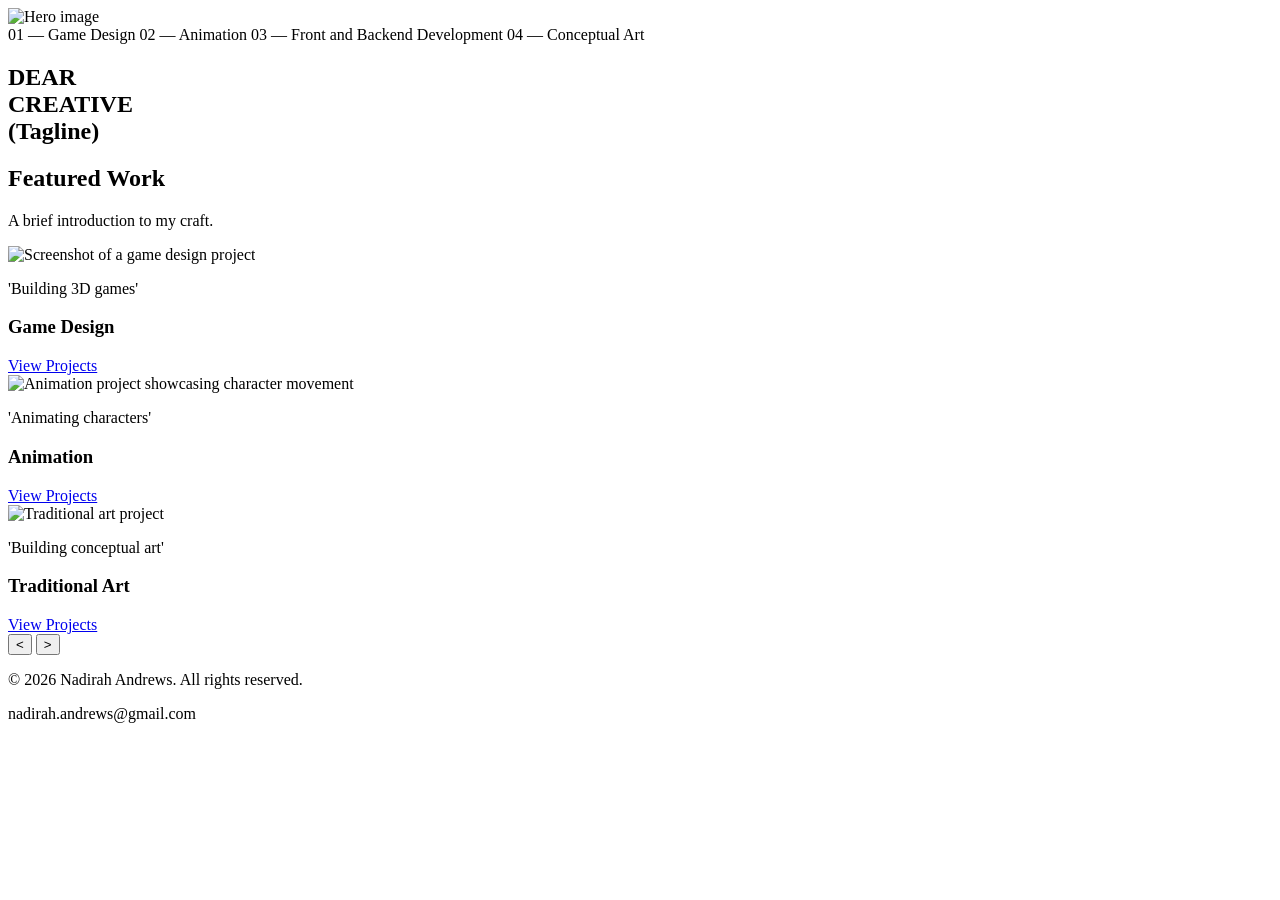
==== index.html @ a8511316 "index.html base structure complete created css folder and fixed html page link reference" ====
<!DOCTYPE html>
<html lang="en">
<head>
    <meta charset="UTF-8">
    <meta name="viewport" content="width=device-width, initial-scale=1.0">
    <title>Nadirah Andrews Portfolio</title>
    <link rel="stylesheet" href="/css/style.css">
    <link rel="stylesheet" href="/css/home.css">
    <script src="/app.js" defer></script>
</head>
<body>

    <!-- HERO SECTION -->
    <section class="-home-hero" id="hero">

    <!-- Placeholder for hero background image -->
        <div class="hero-bg-placeholder" aria-hidden="true"></div>
        <img src="/images/hero.jpg" alt="Hero image" class="hero-image">


        <div class="hero-strip">
            <span class="strip-item">01 &mdash; Game Design</span>
            <span class="strip-item">02 &mdash; Animation</span>
            <span class="strip-item">03 &mdash; Front and Backend Development</span>
            <span class="strip-item">04 &mdash; Conceptual Art</span>
    </div>

    <!-- Hero Text -->
    <div class="hero-text">
      <h1 class="hero-title">
        DEAR<br>CREATIVE<br><span class="hero-tagline">(Tagline)</span>
      </h1>
    </div>
     

    </section>

    <!-- FEATURES LIST -->
    <section class="feature-section" id="features">
        <div class="feature-header">
            <h2 class="feature-title">Featured Work</h2>
            <p class="feature-intro">A brief introduction to my craft.</p>
        </div>

        <!--Carousel Track-->
        <div class="carousel-wrapper" id="carousel"></div>
            <div class="carousel-track" id="carouselTrack">

                <!--Card 1-->
                <article class="feature-card">
                    <img src="/images/feature1.jpg" alt="Screenshot of a game design project" class="feature-image">
                    <div class="card-overlay">
                        <p class="card-skill">'Building 3D games'</p>
                        <h3 class="card-title">Game Design</h3>
                        <a href="/pages/digitalworks.html" class="card-btn">View Projects</a>
                    </div>
                </article>
                <!--Card 2-->
                <article class="feature-card">
                    <img src="/images/feature2.jpg" alt="Animation project showcasing character movement" class="feature-image">
                    <div class="card-overlay">
                        <p class="card-skill" >'Animating characters'</p>
                        <h3 class="card-title">Animation</h3>
                        <a href="/pages/digitalworks.html" class="card-btn">View Projects</a>
                    </div>                                                                                      
                </article>
                <!--Card 3-->
                <article class="feature-card">
                    <img src="/images/feature3.jpg" alt="Traditional art project" class="feature-image">
                    <div class="card-overlay">
                        <p class="card-skill">'Building conceptual art'</p>
                        <h3 class="card-title">Traditional Art</h3>
                        <a href="/pages/tradtionalworks.html" class="card-btn">View Projects</a>
                    </div>
                </article>


            <!-- Carousel Controls -->
            <button class="carousel-control prev" aria-label="Previous Feature">&lt;</button>
            <button class="carousel-control next" aria-label="Next Feature">&gt;</button>
    
    </section>

    <!-- FOOTER -->
    <footer class="footer">
        <p>&copy; 2026 Nadirah Andrews. All rights reserved.</p>
        <p> nadirah.andrews@gmail.com</p>
    </footer>
</body>
</html>
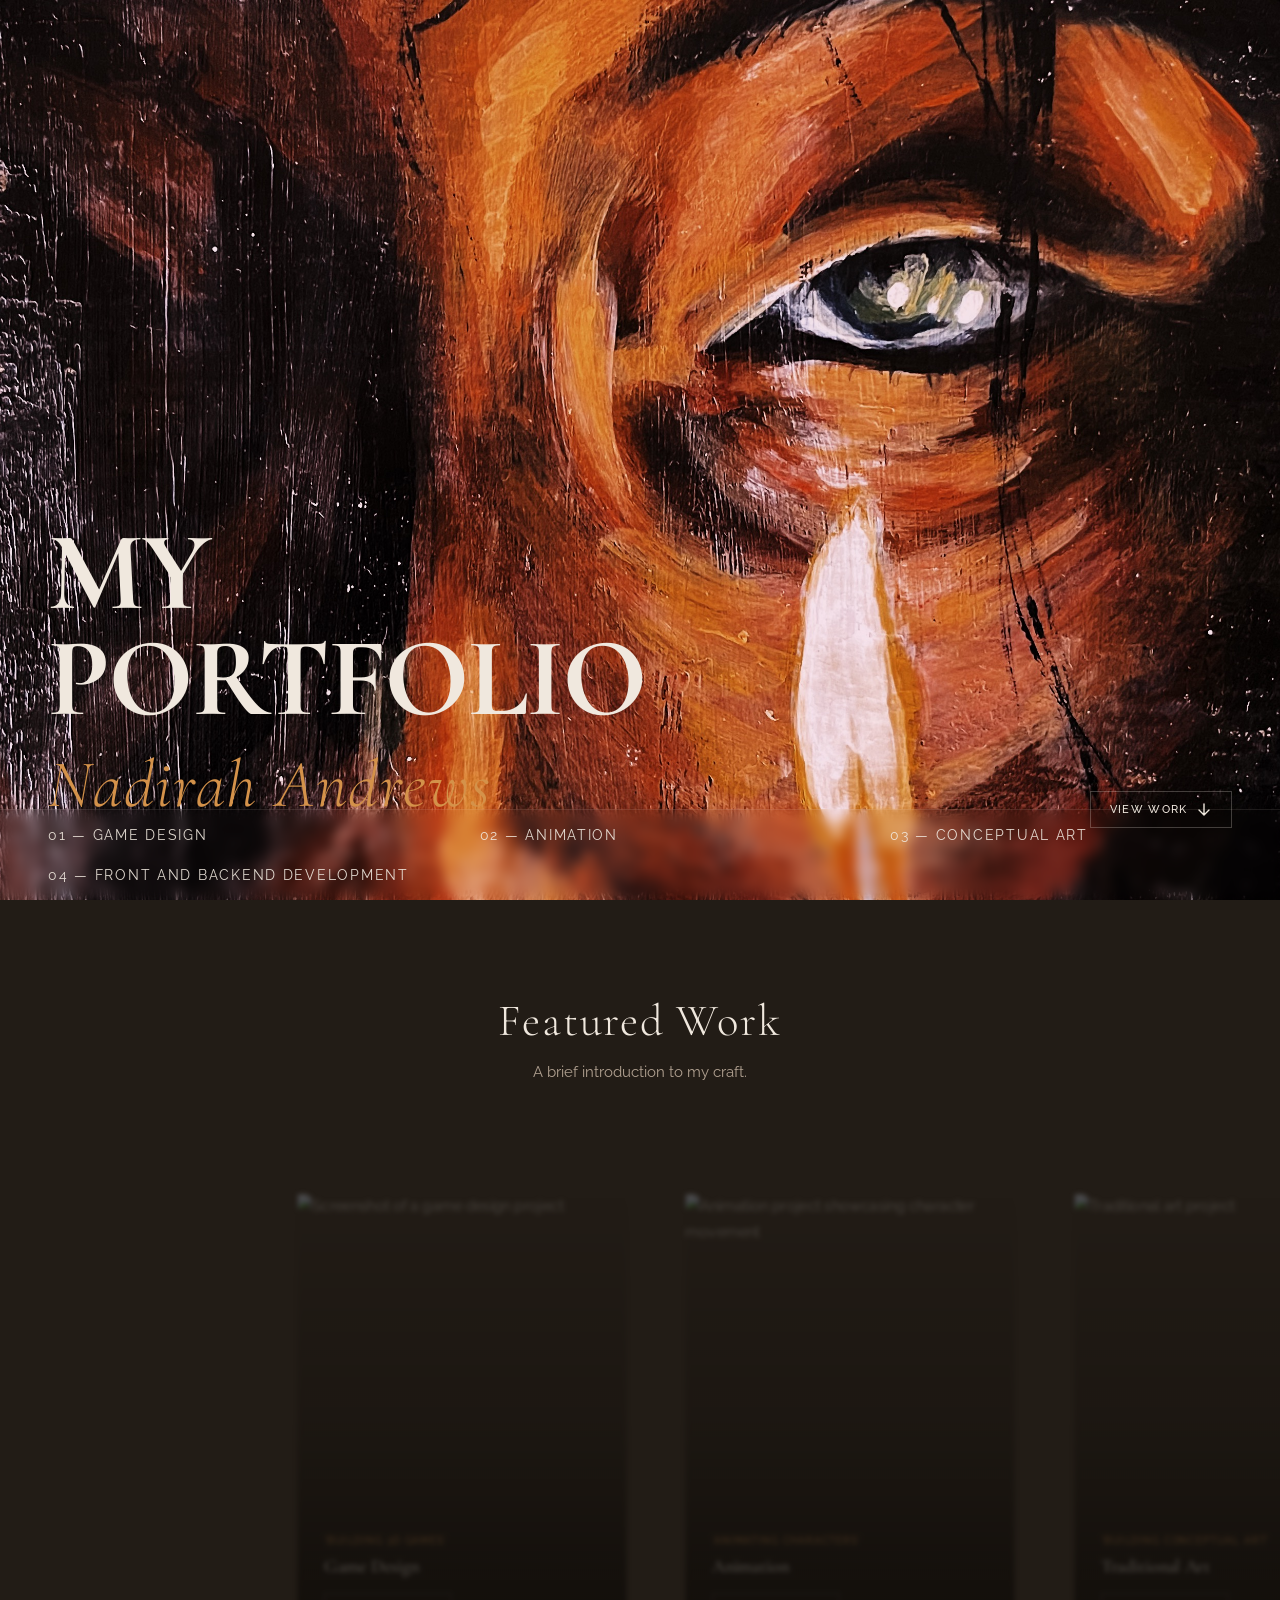
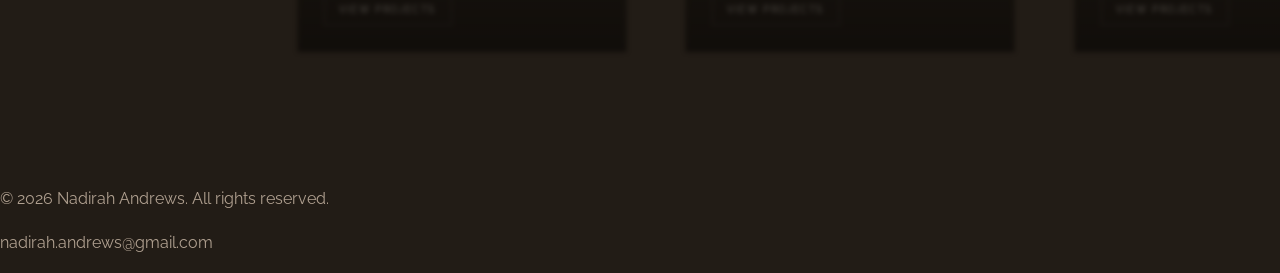
==== commit c5dd9b49: "index.html updated and base css complete index.html updated and foundation css complete" ====
--- a/index.html
+++ b/index.html
@@ -7,30 +7,40 @@
     <link rel="stylesheet" href="/css/style.css">
     <link rel="stylesheet" href="/css/home.css">
     <script src="/app.js" defer></script>
+    
+
 </head>
 <body>
 
     <!-- HERO SECTION -->
-    <section class="-home-hero" id="hero">
+    <section class="home-hero" id="hero">
 
-    <!-- Placeholder for hero background image -->
-        <div class="hero-bg-placeholder" aria-hidden="true"></div>
-        <img src="/images/hero.jpg" alt="Hero image" class="hero-image">
+    <!-- background image -->
+        <div class="hero-image" aria-hidden="true"></div>
 
 
         <div class="hero-strip">
             <span class="strip-item">01 &mdash; Game Design</span>
             <span class="strip-item">02 &mdash; Animation</span>
-            <span class="strip-item">03 &mdash; Front and Backend Development</span>
-            <span class="strip-item">04 &mdash; Conceptual Art</span>
+            <span class="strip-item">03 &mdash; Conceptual Art</span>
+            <span class="strip-item">04 &mdash; Front and Backend Development</span>
     </div>
 
     <!-- Hero Text -->
     <div class="hero-text">
       <h1 class="hero-title">
-        DEAR<br>CREATIVE<br><span class="hero-tagline">(Tagline)</span>
+        MY<br>PORTFOLIO<br><span class="hero-tagline">Nadirah Andrews</span>
       </h1>
     </div>
+
+    <button class="hero-scroll-btn" id="scrollToFeatures" aria-label="Scroll to featured work">
+      <span>View Work</span>
+      <svg width="16" height="16" viewBox="0 0 16 16" fill="none" xmlns="http://www.w3.org/2000/svg" aria-hidden="true">
+        <path d="M8 3v10M3 9l5 5 5-5" stroke="currentColor" stroke-width="1.4" stroke-linecap="round" stroke-linejoin="round"/>
+      </svg>
+    </button>
+ 
+  </section>
      
 
     </section>
--- a/css/style.css
+++ b/css/style.css
@@ -0,0 +1,423 @@
+/* =============================================
+   css/style.css — Global design tokens & shared styles
+   Breakpoints:
+     Desktop  : 1100px+   (default — desktop-first)
+     Tablet   : 768–1099px
+     Mobile   : below 768px
+     Sm mobile: below 480px
+   ============================================= */
+ 
+@import url('https://fonts.googleapis.com/css2?family=Cormorant+Garamond:ital,wght@0,300;0,400;0,600;0,700;1,300;1,400;1,600&family=Raleway:wght@300;400;500;600&display=swap');
+ 
+/* ── DESIGN TOKENS ──────────────────────────────── */
+:root {
+  /* Primary — dark warm base */
+  --bg-deep:      #1a1410;
+  --bg-base:      #221c16;
+  --bg-surface:   #2e261e;
+  --bg-subtle:    #3a3028;
+ 
+  /* Brand */
+  --brand-warm:   #c4783a;
+  --brand-muted:  #8c5a2e;
+ 
+  /* Accent */
+  --accent:       #d4924a;
+  --accent-glow:  rgba(212, 146, 74, 0.18);
+ 
+  /* Text */
+  --text-primary:   #f0e8de;
+  --text-secondary: #b0a090;
+  --text-muted:     #6e6058;
+ 
+  /* Borders */
+  --border:       rgba(240, 232, 222, 0.1);
+  --border-hover: rgba(240, 232, 222, 0.25);
+ 
+  /* Typography */
+  --serif: 'Cormorant Garamond', Georgia, serif;
+  --sans:  'Raleway', Arial, sans-serif;
+ 
+  /* Spacing */
+  --space-xs: 0.5rem;
+  --space-sm: 1rem;
+  --space-md: 2rem;
+  --space-lg: 4rem;
+  --space-xl: 7rem;
+}
+ 
+/* ── RESET ──────────────────────────────────────── */
+*, *::before, *::after { box-sizing: border-box; margin: 0; padding: 0; }
+ 
+html { scroll-behavior: smooth; font-size: 16px; }
+ 
+body {
+  font-family: var(--sans);
+  font-size: 1rem;
+  font-weight: 400;
+  line-height: 1.75;
+  color: var(--text-primary);
+  background-color: var(--bg-base);
+  -webkit-font-smoothing: antialiased;
+}
+ 
+img, video { max-width: 100%; display: block; }
+a { color: inherit; text-decoration: none; }
+ 
+/* ── TYPE HIERARCHY ─────────────────────────────── */
+ 
+h1 {
+  font-family: var(--serif);
+  font-size: clamp(2.4rem, 5vw, 5.5rem);
+  font-weight: 700;
+  line-height: 1.05;
+  letter-spacing: -0.02em;
+  color: var(--text-primary);
+}
+ 
+h2 {
+  font-family: var(--serif);
+  font-size: clamp(1.5rem, 3vw, 2.8rem);
+  font-weight: 600;
+  line-height: 1.15;
+  letter-spacing: -0.01em;
+  color: var(--text-primary);
+  margin-bottom: 0.75rem;
+}
+ 
+h3 {
+  font-family: var(--serif);
+  font-size: clamp(1rem, 1.8vw, 1.4rem);
+  font-weight: 600;
+  line-height: 1.3;
+  color: var(--text-primary);
+  margin-bottom: 0.5rem;
+}
+ 
+p {
+  font-family: var(--sans);
+  font-size: 1rem;
+  line-height: 1.75;
+  color: var(--text-secondary);
+  margin-bottom: 1rem;
+}
+ 
+/* ── LAYOUT ─────────────────────────────────────── */
+ 
+.container    { max-width: 1100px; margin: 0 auto; padding: 0 2.5rem; }
+.container-sm { max-width: 700px;  margin: 0 auto; padding: 0 2.5rem; }
+ 
+section { padding: var(--space-lg) 0; }
+ 
+/* Fixed nav offset */
+.page-top { padding-top: 80px; }
+ 
+/* ── SECTION LABEL ──────────────────────────────── */
+.section-label {
+  font-family: var(--sans);
+  font-size: 0.68rem;
+  font-weight: 500;
+  letter-spacing: 0.18em;
+  text-transform: uppercase;
+  color: var(--accent);
+  margin-bottom: 2rem;
+  display: flex;
+  align-items: center;
+  gap: 1rem;
+}
+.section-label::after {
+  content: '';
+  flex: 1;
+  height: 1px;
+  background: var(--border);
+}
+ 
+/* ── NAVIGATION ─────────────────────────────────── */
+ 
+nav {
+  position: fixed;
+  top: 0; left: 0; right: 0;
+  z-index: 200;
+  padding: 1.4rem 2.5rem;
+  display: flex;
+  align-items: center;
+  justify-content: space-between;
+}
+ 
+.nav-logo {
+  font-family: var(--serif);
+  font-size: 1.2rem;
+  font-weight: 600;
+  color: var(--text-primary);
+  letter-spacing: 0.02em;
+  transition: color 0.2s;
+}
+.nav-logo:hover { color: var(--accent); }
+ 
+.nav-links {
+  list-style: none;
+  display: flex;
+  gap: 2.5rem;
+}
+ 
+.nav-links a {
+  font-family: var(--sans);
+  font-size: 0.78rem;
+  font-weight: 500;
+  letter-spacing: 0.1em;
+  text-transform: uppercase;
+  color: var(--text-secondary);
+  transition: color 0.25s;
+  position: relative;
+}
+ 
+.nav-links a::after {
+  content: '';
+  position: absolute;
+  bottom: -4px; left: 0;
+  width: 0; height: 1px;
+  background: var(--accent);
+  transition: width 0.25s ease;
+}
+ 
+.nav-links a:hover           { color: var(--text-primary); }
+.nav-links a:hover::after    { width: 100%; }
+.nav-links a.active          { color: var(--text-primary); }
+.nav-links a.active::after   { width: 100%; }
+ 
+/* Mobile hamburger — hidden on desktop */
+.nav-toggle {
+  display: none;
+  background: none;
+  border: 1px solid var(--border-hover);
+  cursor: pointer;
+  font-family: var(--sans);
+  font-size: 0.72rem;
+  font-weight: 500;
+  letter-spacing: 0.1em;
+  text-transform: uppercase;
+  color: var(--text-primary);
+  padding: 0.4rem 0.8rem;
+  transition: border-color 0.2s, color 0.2s;
+}
+.nav-toggle:hover { border-color: var(--accent); color: var(--accent); }
+ 
+/* ── BUTTONS ────────────────────────────────────── */
+ 
+.btn {
+  display: inline-block;
+  font-family: var(--sans);
+  font-size: 0.78rem;
+  font-weight: 500;
+  letter-spacing: 0.1em;
+  text-transform: uppercase;
+  padding: 0.7rem 1.6rem;
+  border: 1px solid transparent;
+  cursor: pointer;
+  transition: background 0.25s, color 0.25s, border-color 0.25s, box-shadow 0.25s;
+}
+ 
+.btn-primary {
+  background: var(--brand-warm);
+  color: var(--bg-deep);
+  border-color: var(--brand-warm);
+}
+.btn-primary:hover {
+  background: var(--accent);
+  border-color: var(--accent);
+  box-shadow: 0 0 18px var(--accent-glow);
+}
+ 
+.btn-outline {
+  background: transparent;
+  color: var(--text-primary);
+  border-color: var(--border-hover);
+}
+.btn-outline:hover {
+  border-color: var(--accent);
+  color: var(--accent);
+  box-shadow: 0 0 14px var(--accent-glow);
+}
+ 
+/* ── TIMELINE ───────────────────────────────────── */
+ 
+.timeline-list {
+  list-style: none;
+  position: relative;
+  padding-left: 2rem;
+}
+.timeline-list::before {
+  content: '';
+  position: absolute;
+  left: 0; top: 0; bottom: 0;
+  width: 1px;
+  background: var(--border);
+}
+.timeline-item {
+  position: relative;
+  padding: 0 0 2.5rem 1.5rem;
+}
+.timeline-item::before {
+  content: '';
+  position: absolute;
+  left: -4px; top: 8px;
+  width: 9px; height: 9px;
+  border-radius: 50%;
+  background: var(--bg-base);
+  border: 1px solid var(--accent);
+}
+.timeline-year {
+  font-family: var(--sans);
+  font-size: 0.7rem;
+  font-weight: 500;
+  letter-spacing: 0.12em;
+  text-transform: uppercase;
+  color: var(--accent);
+  margin-bottom: 0.3rem;
+}
+ 
+/* ── CONTACT ────────────────────────────────────── */
+ 
+.contact-row {
+  display: flex;
+  align-items: baseline;
+  gap: 1.5rem;
+  padding: 1.1rem 0;
+  border-bottom: 1px solid var(--border);
+}
+.contact-row:first-child { border-top: 1px solid var(--border); }
+ 
+.contact-key {
+  font-family: var(--sans);
+  font-size: 0.7rem;
+  font-weight: 500;
+  letter-spacing: 0.12em;
+  text-transform: uppercase;
+  color: var(--text-muted);
+  min-width: 100px;
+  flex-shrink: 0;
+}
+.contact-val {
+  font-family: var(--sans);
+  font-size: 1rem;
+  color: var(--text-primary);
+  word-break: break-word;
+}
+.contact-val a { transition: color 0.2s; }
+.contact-val a:hover { color: var(--accent); }
+ 
+/* ── FOOTER ─────────────────────────────────────── */
+ 
+.home-footer {
+  border-top: 1px solid var(--border);
+  padding: 1.8rem 2.5rem;
+  display: flex;
+  align-items: flex-start;
+  justify-content: space-between;
+  flex-wrap: wrap;
+  gap: 1.5rem;
+  background: var(--bg-deep);
+}
+ 
+.footer-left {
+  display: flex;
+  flex-direction: column;
+  gap: 0.4rem;
+}
+.footer-left p,
+.footer-left a {
+  font-family: var(--sans);
+  font-size: 0.72rem;
+  font-weight: 400;
+  letter-spacing: 0.06em;
+  color: var(--text-muted);
+  margin: 0;
+  transition: color 0.2s;
+}
+.footer-left a:hover { color: var(--accent); }
+.footer-copy { margin-top: 0.5rem !important; }
+ 
+.footer-right {
+  display: flex;
+  flex-direction: column;
+  align-items: flex-end;
+  gap: 0.4rem;
+}
+.footer-right a {
+  font-family: var(--sans);
+  font-size: 0.72rem;
+  font-weight: 400;
+  letter-spacing: 0.08em;
+  text-transform: uppercase;
+  color: var(--text-muted);
+  transition: color 0.2s;
+}
+.footer-right a:hover { color: var(--accent); }
+ 
+ 
+/* ══════════════════════════════════════════════════
+   RESPONSIVE — TABLET  (768px – 1099px)
+   ══════════════════════════════════════════════════ */
+@media (max-width: 1099px) {
+ 
+  .container    { padding: 0 2rem; }
+  .container-sm { padding: 0 2rem; }
+ 
+  nav { padding: 1.2rem 2rem; }
+ 
+  .nav-links { gap: 1.8rem; }
+ 
+  .nav-links a { font-size: 0.72rem; }
+}
+ 
+ 
+/* ══════════════════════════════════════════════════
+   RESPONSIVE — MOBILE  (below 768px)
+   ══════════════════════════════════════════════════ */
+@media (max-width: 767px) {
+ 
+  /* Nav: collapse to hamburger */
+  .nav-links {
+    display: none;
+    flex-direction: column;
+    position: fixed;
+    top: 0; left: 0; right: 0; bottom: 0;
+    background: var(--bg-deep);
+    padding: 5rem 2.5rem 2.5rem;
+    gap: 2rem;
+    z-index: 150;
+    overflow-y: auto;
+  }
+  .nav-links.open  { display: flex; }
+  .nav-links a     { font-size: 1.1rem; letter-spacing: 0.06em; }
+  .nav-toggle      { display: block; z-index: 300; }
+ 
+  .container    { padding: 0 1.5rem; }
+  .container-sm { padding: 0 1.5rem; }
+ 
+  nav { padding: 1.1rem 1.5rem; }
+ 
+  section { padding: 3rem 0; }
+ 
+  /* Contact rows stack on very narrow screens */
+  .contact-row { flex-direction: column; gap: 0.3rem; }
+  .contact-key { min-width: unset; }
+ 
+  /* Footer stacks */
+  .home-footer        { flex-direction: column; padding: 1.5rem; }
+  .footer-right       { align-items: flex-start; }
+}
+ 
+ 
+/* ══════════════════════════════════════════════════
+   RESPONSIVE — SMALL MOBILE  (below 480px)
+   ══════════════════════════════════════════════════ */
+@media (max-width: 479px) {
+ 
+  html { font-size: 15px; } /* slight scale-down, stays above 16px equivalent */
+ 
+  .nav-logo { font-size: 1rem; }
+ 
+  section { padding: 2.5rem 0; }
+}
+ 
--- a/css/home.css
+++ b/css/home.css
@@ -0,0 +1,384 @@
+/* =============================================
+   css/home.css — Home page specific styles
+   Breakpoints:
+     Desktop  : 1100px+   (default)
+     Tablet   : 768–1099px
+     Mobile   : below 768px
+     Sm mobile: below 480px
+   ============================================= */
+ 
+ 
+/* ══════════════════════════════════════════════
+   HERO
+   ══════════════════════════════════════════════ */
+ 
+.home-hero {
+  position: relative;
+  width: 100%;
+  height: 100vh;
+  min-height: 620px;
+  overflow: hidden;
+  display: flex;
+  flex-direction: column;
+  justify-content: flex-end;
+}
+ 
+ .hero-image {
+  position: absolute;
+  inset: 0;
+  z-index: 0;
+  background:
+    linear-gradient(to top,
+      rgba(10, 7, 4, 0.85) 0%,
+      rgba(10, 7, 4, 0.3)  40%,
+      rgba(10, 7, 4, 0.05) 70%
+    ),
+    linear-gradient(160deg,
+      #2a1f14 0%,
+      #3d2a18 30%,
+      #1e1510 60%,
+      #0e0a06 100%
+    );
+    
+     background-image: url('../media/images/hero_image.JPG');
+     background-size: cover;
+     background-position: center; */
+}
+ 
+/* Hero heading */
+.hero-text {
+  position: relative;
+  z-index: 2;
+  padding: 0 3rem 1.2rem;
+}
+ 
+.hero-title {
+  font-family: var(--serif);
+  font-size: clamp(3rem, 9vw, 7rem);
+  font-weight: 700;
+  line-height: 0.95;
+  color: var(--text-primary);
+  text-transform: uppercase;
+  letter-spacing: -0.02em;
+}
+ 
+.hero-tagline {
+  display: block;
+  font-weight: 300;
+  font-style: italic;
+  font-size: 0.6em;
+  letter-spacing: 0.02em;
+  color: var(--accent);
+  margin-top: 0.3em;
+  text-transform: none;
+}
+ 
+/* Skills strip */
+.hero-strip {
+  position: absolute;
+  bottom: 0;
+  z-index: 2;
+  width: 100%;
+  background: transparent;
+  backdrop-filter: blur(6px);
+  border-top: 1px solid var(--border);
+  display: flex;
+  align-items: left;
+  flex-wrap: wrap;
+  gap: 0.9rem 8rem;
+  padding: 0.8rem 3rem;
+}
+ 
+.strip-item {
+  font-family: var(--sans);
+  font-size: 0.9rem;
+  font-weight: 400;
+  letter-spacing: 0.12em;
+  text-transform: uppercase;
+  color: rgba(240, 232, 222, 0.919);
+  flex: 1 1 auto;
+}
+ 
+.strip-name {
+  font-family: var(--serif);
+  font-size: 0.85rem;
+  font-weight: 400;
+  font-style: italic;
+  color: rgba(240, 232, 222, 0.4);
+  margin-left: auto;
+}
+ 
+/* Scroll button */
+.hero-scroll-btn {
+  position: absolute;
+  bottom: 4.5rem;
+  right: 3rem;
+  z-index: 3;
+  background: transparent;
+  border: 1px solid var(--border-hover);
+  color: var(--text-primary);
+  font-family: var(--sans);
+  font-size: 0.7rem;
+  font-weight: 500;
+  letter-spacing: 0.12em;
+  text-transform: uppercase;
+  padding: 0.6rem 1.2rem;
+  cursor: pointer;
+  display: flex;
+  align-items: center;
+  gap: 0.5rem;
+  transition: border-color 0.25s, color 0.25s, box-shadow 0.25s;
+}
+.hero-scroll-btn:hover {
+  border-color: var(--accent);
+  color: var(--accent);
+  box-shadow: 0 0 14px var(--accent-glow);
+}
+ 
+/* Nav: transparent over hero, dark on scroll */
+nav {
+  background: transparent;
+  border-bottom: 1px solid transparent;
+  transition: background 0.35s ease, border-color 0.35s ease;
+}
+nav::before { display: none; }
+ 
+nav .nav-logo,
+nav .nav-links a     { color: var(--text-primary); }
+nav .nav-links a.active { color: var(--accent); }
+ 
+nav.scrolled {
+  background: var(--bg-deep);
+  border-bottom-color: var(--border);
+}
+nav.scrolled .nav-links a         { color: var(--text-secondary); }
+nav.scrolled .nav-links a:hover,
+nav.scrolled .nav-links a.active  { color: var(--text-primary); }
+ 
+ 
+/* ══════════════════════════════════════════════
+   FEATURE SECTION — carousel
+   ══════════════════════════════════════════════ */
+ 
+.feature-section {
+  padding: 6rem 0 5rem;
+  background: var(--bg-base);
+  overflow: hidden;
+}
+ 
+.feature-header {
+  text-align: center;
+  max-width: 580px;
+  margin: 0 auto 3.5rem;
+  padding: 0 2rem;
+}
+ 
+.feature-title {
+  font-family: var(--serif);
+  font-size: clamp(1.8rem, 3.5vw, 2.8rem);
+  font-weight: 300;
+  color: var(--text-primary);
+  letter-spacing: 0.04em;
+  margin-bottom: 0.75rem;
+}
+ 
+.feature-intro {
+  font-family: var(--sans);
+  font-size: 0.95rem;
+  color: var(--text-secondary);
+  line-height: 1.7;
+  margin: 0;
+}
+ 
+.carousel-wrapper {
+  width: 100%;
+  overflow: hidden;
+  position: relative;
+}
+ 
+.carousel-track {
+  display: flex;
+  align-items: center;
+  gap: 1.8rem;
+  padding: 2rem 22vw;
+  overflow-x: auto;
+  scroll-snap-type: x mandatory;
+  scrollbar-width: none;
+  -ms-overflow-style: none;
+}
+.carousel-track::-webkit-scrollbar { display: none; }
+ 
+/* Cards */
+.feature-card {
+  flex: 0 0 360px;
+  height: 500px;
+  overflow: hidden;
+  position: relative;
+  scroll-snap-align: center;
+  cursor: pointer;
+  filter: blur(3px) brightness(0.45);
+  opacity: 0.6;
+  transform: scale(0.92);
+  transition: filter 0.45s ease, transform 0.45s ease, opacity 0.45s ease;
+  border: 1px solid transparent;
+}
+.feature-card.active {
+  filter: none;
+  opacity: 1;
+  transform: scale(1);
+  border-color: var(--border);
+}
+ 
+.card-media    { width: 100%; height: 100%; position: relative; }
+ 
+.card-media-placeholder {
+  width: 100%;
+  height: 100%;
+  background: linear-gradient(160deg,
+    #2a1f14 0%, #3d2a18 40%, #1e1510 70%, #0e0a06 100%);
+}
+ 
+.card-overlay {
+  position: absolute;
+  inset: 0;
+  background: linear-gradient(to top,
+    rgba(8,5,2,0.92) 0%,
+    rgba(8,5,2,0.3)  50%,
+    transparent      100%);
+  display: flex;
+  flex-direction: column;
+  justify-content: flex-end;
+  padding: 1.8rem;
+}
+ 
+.card-skill {
+  font-family: var(--sans);
+  font-size: 0.65rem;
+  font-weight: 500;
+  letter-spacing: 0.14em;
+  text-transform: uppercase;
+  color: var(--accent);
+  margin: 0 0 0.4rem;
+}
+ 
+.card-title {
+  font-family: var(--serif);
+  font-size: 1.25rem;
+  font-weight: 600;
+  color: var(--text-primary);
+  line-height: 1.25;
+  margin-bottom: 1rem;
+}
+ 
+.card-btn {
+  display: inline-block;
+  align-self: flex-start;
+  font-family: var(--sans);
+  font-size: 0.68rem;
+  font-weight: 500;
+  letter-spacing: 0.12em;
+  text-transform: uppercase;
+  color: var(--text-primary);
+  border: 1px solid var(--border-hover);
+  padding: 0.45rem 1rem;
+  transition: border-color 0.25s, color 0.25s, box-shadow 0.25s;
+}
+.card-btn:hover {
+  border-color: var(--accent);
+  color: var(--accent);
+  box-shadow: 0 0 12px var(--accent-glow);
+}
+ 
+/* Controls */
+.carousel-controls {
+  display: flex;
+  justify-content: center;
+  gap: 1rem;
+  margin-top: 3rem;
+}
+ 
+.carousel-btn {
+  background: transparent;
+  border: 1px solid var(--border);
+  color: var(--text-secondary);
+  font-size: 1rem;
+  width: 44px;
+  height: 44px;
+  cursor: pointer;
+  display: flex;
+  align-items: center;
+  justify-content: center;
+  transition: border-color 0.25s, color 0.25s, box-shadow 0.25s;
+}
+.carousel-btn:hover {
+  border-color: var(--accent);
+  color: var(--accent);
+  box-shadow: 0 0 12px var(--accent-glow);
+}
+ 
+ 
+/* ══════════════════════════════════════════════
+   RESPONSIVE — TABLET  (768px – 1099px)
+   ══════════════════════════════════════════════ */
+@media (max-width: 1099px) {
+ 
+  .hero-text  { padding: 0 2rem 1rem; }
+  .hero-strip { padding: 0.8rem 2rem; gap: 0.5rem 1.5rem; }
+ 
+  .hero-scroll-btn { right: 2rem; }
+ 
+  /* Slightly less side padding so more of adjacent cards show */
+  .carousel-track { padding: 2rem 14vw; gap: 1.4rem; }
+ 
+  .feature-card   { flex: 0 0 320px; height: 460px; }
+ 
+  .feature-section { padding: 5rem 0 4rem; }
+}
+ 
+ 
+/* ══════════════════════════════════════════════
+   RESPONSIVE — MOBILE  (below 768px)
+   ══════════════════════════════════════════════ */
+@media (max-width: 767px) {
+ 
+  /* Hero */
+  .home-hero  { min-height: 560px; }
+  .hero-text  { padding: 0 1.5rem 0.8rem; }
+  .hero-strip { padding: 0.7rem 1.5rem; flex-wrap: wrap; gap: 0.3rem 1rem; }
+ 
+  /* Hide name on mobile — too cramped */
+  .strip-name { display: none; }
+ 
+  /* Scroll button moves to bottom-left so it clears small screens */
+  .hero-scroll-btn {
+    right: auto;
+    left: 1.5rem;
+    bottom: 3.8rem;
+  }
+ 
+  /* Carousel: nearly full-width cards, less padding */
+  .carousel-track { padding: 1.5rem 8vw; gap: 1rem; }
+  .feature-card   { flex: 0 0 78vw; height: 400px; }
+ 
+  .feature-section { padding: 4rem 0 3.5rem; }
+  .feature-header  { margin-bottom: 2.5rem; }
+}
+ 
+ 
+/* ══════════════════════════════════════════════
+   RESPONSIVE — SMALL MOBILE  (below 480px)
+   ══════════════════════════════════════════════ */
+@media (max-width: 479px) {
+ 
+  .home-hero  { min-height: 500px; }
+  .hero-title { line-height: 1.0; }
+ 
+  /* Full-width cards on very small screens */
+  .carousel-track { padding: 1rem 4vw; gap: 0.75rem; }
+  .feature-card   { flex: 0 0 88vw; height: 360px; }
+ 
+  /* Stack strip items */
+  .strip-item { flex: 1 1 100%; }
+ 
+  .carousel-controls { margin-top: 2rem; }
+}
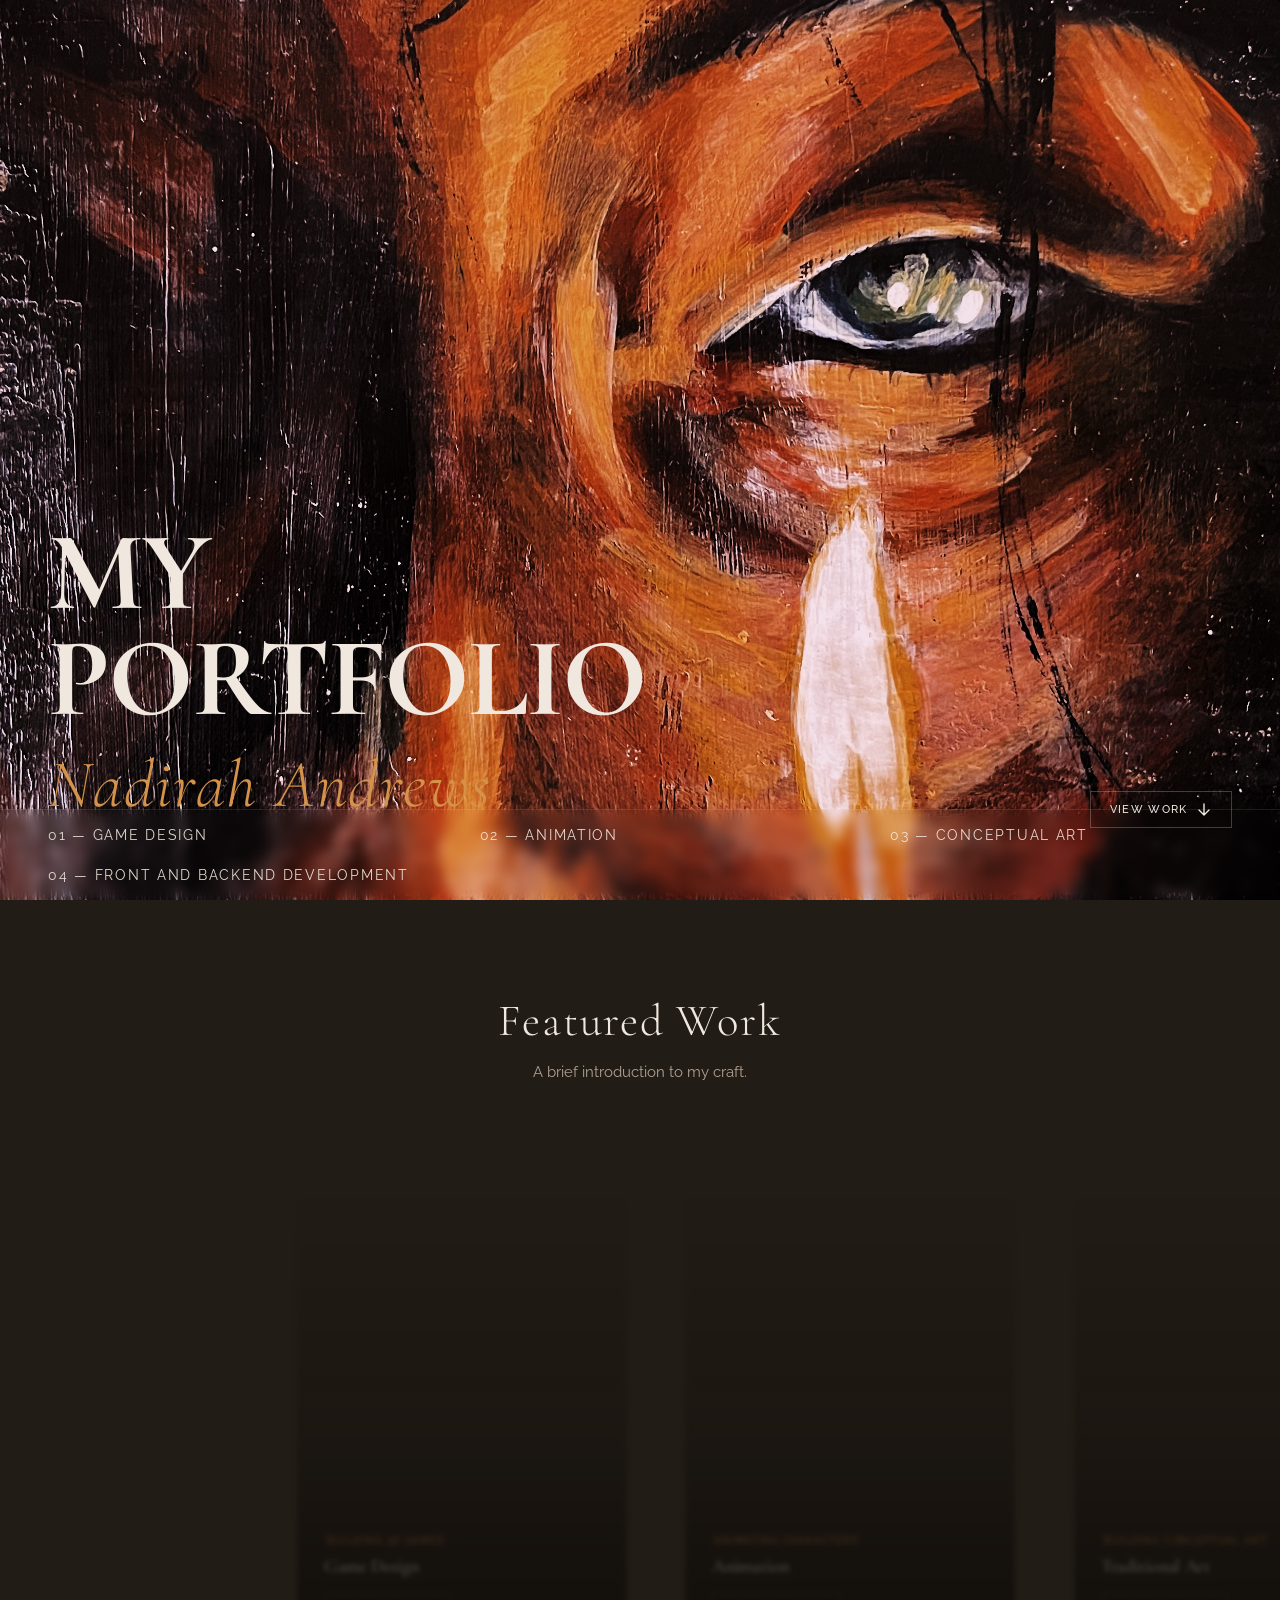
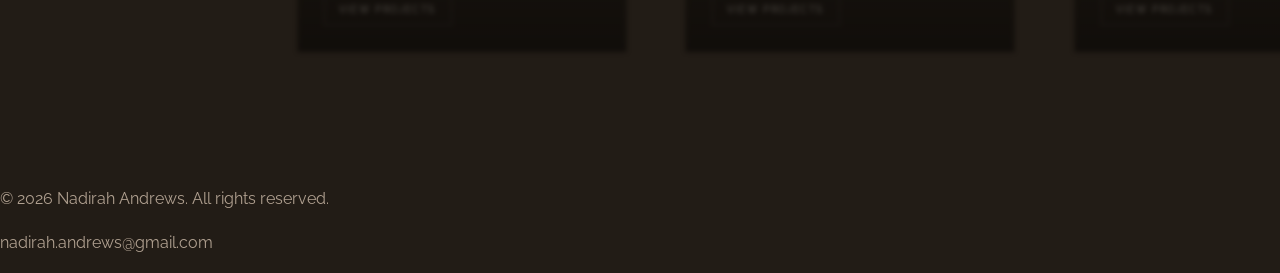
==== commit c98adf57: "comsole issues resolved image load fialure temporarily commented out" ====
--- a/index.html
+++ b/index.html
@@ -58,7 +58,7 @@
 
                 <!--Card 1-->
                 <article class="feature-card">
-                    <img src="/images/feature1.jpg" alt="Screenshot of a game design project" class="feature-image">
+                    <!--<img src="/images/imageplaceholder.jpg" alt="Screenshot of a game design project" class="feature-image">-->
                     <div class="card-overlay">
                         <p class="card-skill">'Building 3D games'</p>
                         <h3 class="card-title">Game Design</h3>
@@ -67,7 +67,7 @@
                 </article>
                 <!--Card 2-->
                 <article class="feature-card">
-                    <img src="/images/feature2.jpg" alt="Animation project showcasing character movement" class="feature-image">
+                    <!--<img src="/images/imageplaceholder.jpg" alt="Animation project showcasing character movement" class="feature-image">-->
                     <div class="card-overlay">
                         <p class="card-skill" >'Animating characters'</p>
                         <h3 class="card-title">Animation</h3>
@@ -76,7 +76,7 @@
                 </article>
                 <!--Card 3-->
                 <article class="feature-card">
-                    <img src="/images/feature3.jpg" alt="Traditional art project" class="feature-image">
+                    <!--<img src="/images/imageplaceholder.jpg" alt="Traditional art project" class="feature-image">-->
                     <div class="card-overlay">
                         <p class="card-skill">'Building conceptual art'</p>
                         <h3 class="card-title">Traditional Art</h3>
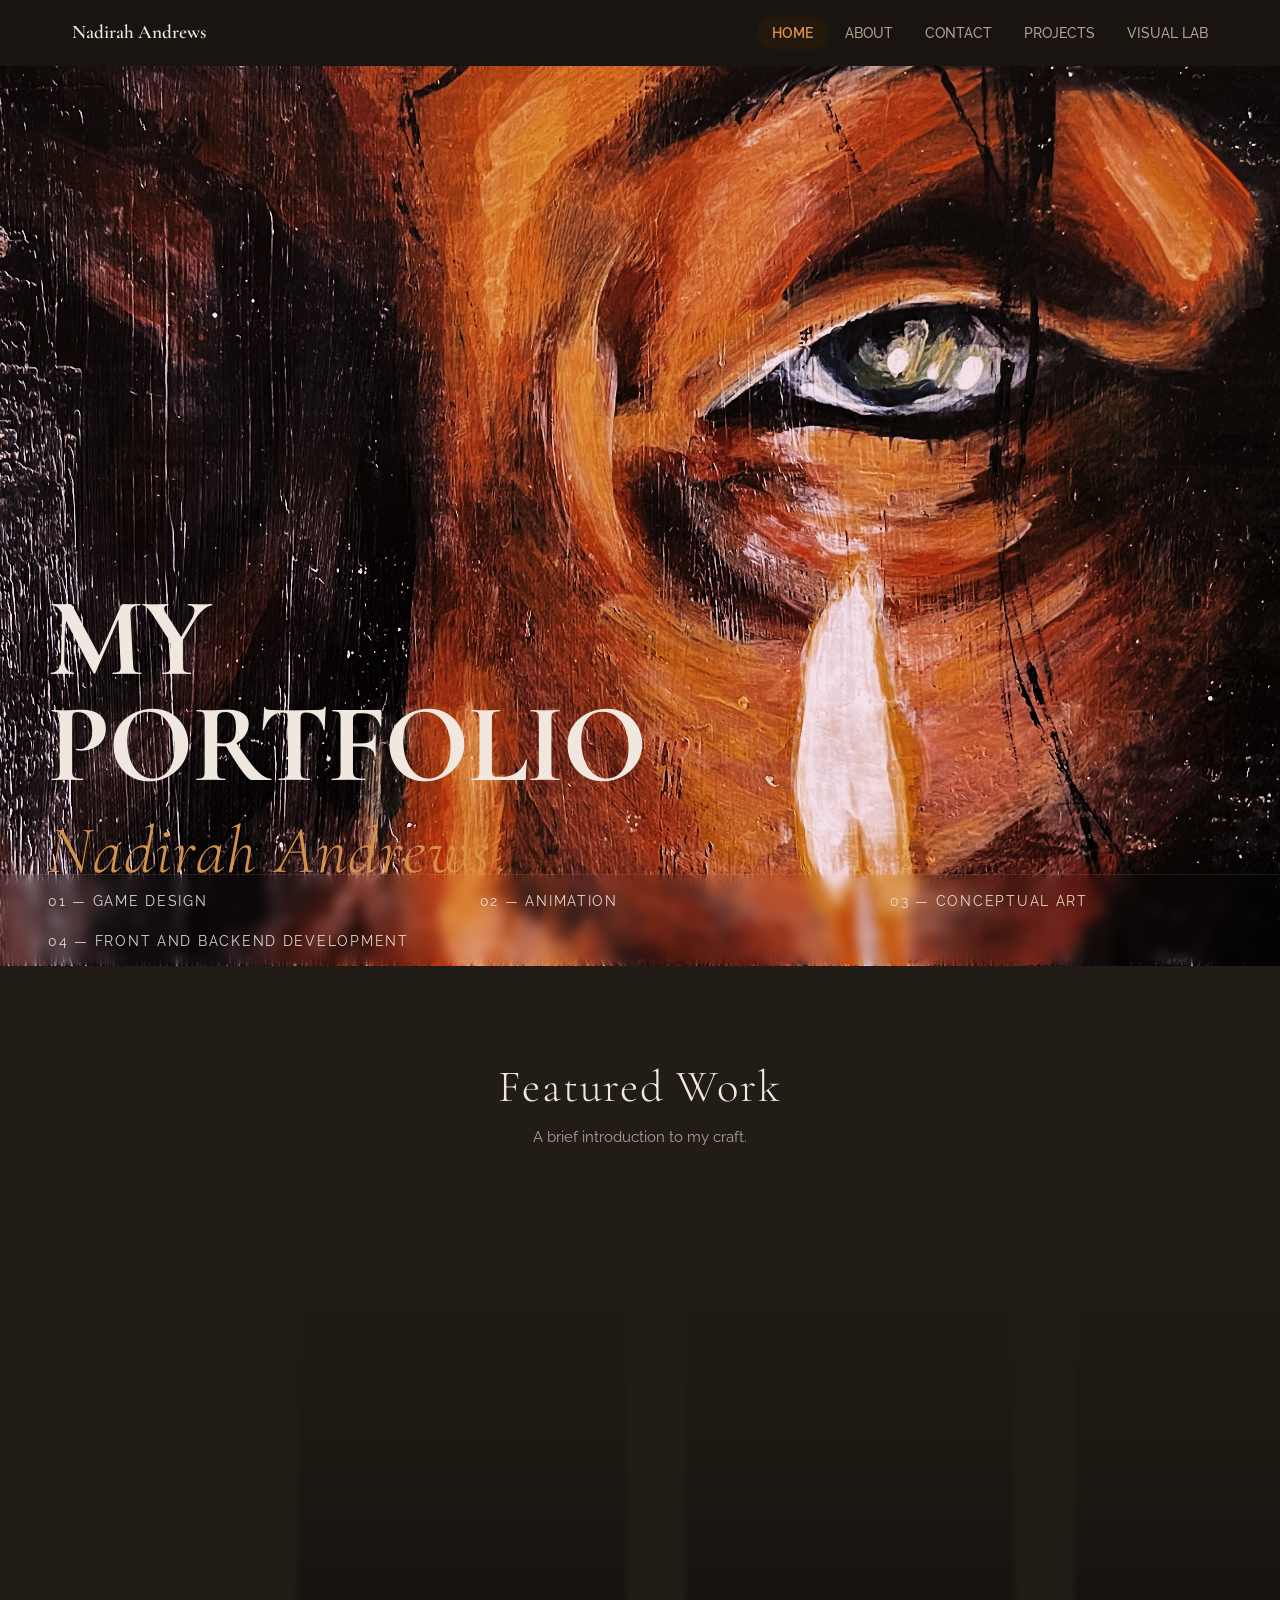
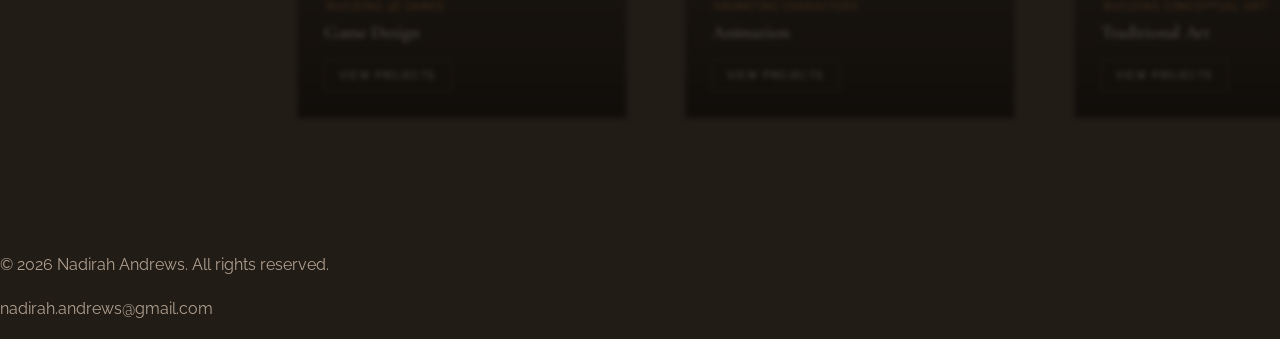
==== commit 2a39685b: "nav bar complete" ====
--- a/index.html
+++ b/index.html
@@ -11,7 +11,7 @@
 
 </head>
 <body>
-
+    <div id="main-nav-container"></div>
     <!-- HERO SECTION -->
     <section class="home-hero" id="hero">
 
@@ -32,13 +32,6 @@
         MY<br>PORTFOLIO<br><span class="hero-tagline">Nadirah Andrews</span>
       </h1>
     </div>
-
-    <button class="hero-scroll-btn" id="scrollToFeatures" aria-label="Scroll to featured work">
-      <span>View Work</span>
-      <svg width="16" height="16" viewBox="0 0 16 16" fill="none" xmlns="http://www.w3.org/2000/svg" aria-hidden="true">
-        <path d="M8 3v10M3 9l5 5 5-5" stroke="currentColor" stroke-width="1.4" stroke-linecap="round" stroke-linejoin="round"/>
-      </svg>
-    </button>
  
   </section>
      
--- a/css/style.css
+++ b/css/style.css
@@ -133,74 +133,259 @@
 }
  
 /* ── NAVIGATION ─────────────────────────────────── */
- 
-nav {
+
+/* ── TRANSPARENT NAVBAR STYLES ─────────────────── */
+/* Default/Transparent state (overlaying hero) */
+#main-nav-container.transparent {
+  position: absolute;
+  top: 0;
+  left: 0;
+  right: 0;
+  background: transparent;
+  box-shadow: none;
+  border-bottom: 1px solid rgba(240, 232, 222, 0.15);
+}
+
+#main-nav-container.transparent .nav-logo,
+#main-nav-container.transparent .nav-links a {
+  color: rgba(240, 232, 222, 0.9);
+  text-shadow: 0 1px 2px rgba(0,0,0,0.1);
+}
+
+#main-nav-container.transparent .nav-links a:hover {
+  color: var(--accent);
+}
+
+#main-nav-container.transparent .nav-links li.active a {
+  background: rgba(212, 146, 74, 0.2);
+  color: var(--accent);
+}
+
+#main-nav-container.transparent .nav-toggle {
+  background: rgba(26, 20, 16, 0.3);
+  backdrop-filter: blur(8px);
+  border-color: rgba(240, 232, 222, 0.2);
+  color: rgba(240, 232, 222, 0.9);
+}
+
+/* Solid state (scrolled or on other pages) */
+#main-nav-container.solid {
   position: fixed;
-  top: 0; left: 0; right: 0;
-  z-index: 200;
-  padding: 1.4rem 2.5rem;
+  top: 0;
+  left: 0;
+  right: 0;
+  background: var(--bg-deep);
+  box-shadow: 0 2px 10px rgba(0,0,0,0.3);
+  border-bottom: 1px solid var(--border);
+}
+
+#main-nav-container.solid .nav-logo,
+#main-nav-container.solid .nav-links a {
+  color: var(--text-secondary);
+  text-shadow: none;
+}
+
+#main-nav-container.solid .nav-links li.active a {
+  background: rgba(212, 146, 74, 0.15);
+  color: var(--accent);
+}
+
+#main-nav-container.solid .nav-toggle {
+  background: transparent;
+  backdrop-filter: none;
+  border-color: var(--border);
+  color: var(--text-primary);
+}
+
+/* Ensure hero section has no top margin/padding for overlay */
+.hero {
+  margin-top: 0;
+  padding-top: 80px; /* Adjust based on your hero content */
+  position: relative;
+}
+
+/* Add padding to body for solid nav on non-home pages */
+body:not(.home) #main-nav-container.solid + * {
+  padding-top: 0;
+}
+
+/* Make sure content doesn't hide under fixed nav on scroll */
+#main-nav-container.solid {
+  z-index: 1000;
+}
+
+/* Smooth transition between states */
+#main-nav-container {
+  transition: all 0.3s ease;
+}
+
+#main-nav-container .nav-logo,
+#main-nav-container .nav-links a,
+#main-nav-container .nav-toggle {
+  transition: all 0.3s ease;
+}
+ 
+#main-nav-container {
+  position: relative;
+  width: 100%;
+  background: var(--bg-deep);
+  z-index: 1000;
+  border-bottom: 1px transparent var(--border);
+}
+
+/* Sticky state */
+#main-nav-container.sticky {
+  position: fixed;
+  top: 0;
+  left: 0;
+  right: 0;
+  background: var(--bg-deep);
+  box-shadow: 0 2px 10px rgba(140, 81, 30, 0.67);
+}
+
+/* Main nav */
+#main-nav {
+  background: transparent;
+  max-width: 1200px;
+  margin: 0 auto;
+  padding: 1rem 2rem;
   display: flex;
+  justify-content: space-between;
   align-items: center;
-  justify-content: space-between;
-}
- 
+}
+
+/* Logo styling */
 .nav-logo {
   font-family: var(--serif);
   font-size: 1.2rem;
   font-weight: 600;
   color: var(--text-primary);
-  letter-spacing: 0.02em;
-  transition: color 0.2s;
-}
-.nav-logo:hover { color: var(--accent); }
- 
+  text-decoration: none;
+  transition: color 0.2s ease;
+}
+
+.nav-logo:hover {
+  color: var(--accent);
+}
+
+/* Navigation links */
 .nav-links {
+  display: flex;
   list-style: none;
-  display: flex;
-  gap: 2.5rem;
-}
- 
+  gap: 2rem;
+  margin: 0;
+  padding: 0;
+  align-items: center;
+}
+
+.nav-links li {
+  margin: 0;
+}
+
 .nav-links a {
   font-family: var(--sans);
-  font-size: 0.78rem;
+  font-size: 0.85rem;
   font-weight: 500;
-  letter-spacing: 0.1em;
   text-transform: uppercase;
   color: var(--text-secondary);
-  transition: color 0.25s;
-  position: relative;
-}
- 
-.nav-links a::after {
-  content: '';
-  position: absolute;
-  bottom: -4px; left: 0;
-  width: 0; height: 1px;
-  background: var(--accent);
-  transition: width 0.25s ease;
-}
- 
-.nav-links a:hover           { color: var(--text-primary); }
-.nav-links a:hover::after    { width: 100%; }
-.nav-links a.active          { color: var(--text-primary); }
-.nav-links a.active::after   { width: 100%; }
- 
-/* Mobile hamburger — hidden on desktop */
+  text-decoration: none;
+  padding: 0.5rem 0;
+  transition: all 0.2s ease;
+  white-space: nowrap;
+}
+
+.nav-links a:hover {
+  color: var(--accent);
+}
+
+/* Active link styling - transparent rounded box */
+.nav-links li.active a {
+  color: var(--accent);
+  font-weight: 600;
+  background: rgba(48, 30, 9, 0.46);
+  padding: 0.5rem 1rem;
+  border-radius: 25px;
+  margin: -0.5rem -1rem;
+}
+
+/* Mobile toggle button */
 .nav-toggle {
   display: none;
-  background: none;
-  border: 1px solid var(--border-hover);
+  background: transparent;
+  border: 1px solid var(--border);
+  color: var(--text-primary);
+  font-size: 1rem;
   cursor: pointer;
-  font-family: var(--sans);
-  font-size: 0.72rem;
-  font-weight: 500;
-  letter-spacing: 0.1em;
-  text-transform: uppercase;
-  color: var(--text-primary);
-  padding: 0.4rem 0.8rem;
-  transition: border-color 0.2s, color 0.2s;
-}
-.nav-toggle:hover { border-color: var(--accent); color: var(--accent); }
+  padding: 0.5rem 1rem;
+  font-family: var(--sans);
+  border-radius: 6px;
+  transition: all 0.2s ease;
+}
+
+.nav-toggle:hover {
+  border-color: var(--accent);
+  color: var(--accent);
+}
+
+/* ── MOBILE RESPONSIVE ─────────────────────────── */
+@media (max-width: 768px) {
+  #main-nav {
+    padding: 0.75rem 1.5rem;
+    flex-wrap: wrap;
+  }
+
+  .nav-toggle {
+    display: block;
+  }
+
+  .nav-links {
+    display: none;
+    width: 100%;
+    flex-direction: column;
+    gap: 0;
+    margin-top: 1rem;
+    padding-top: 1rem;
+    border-top: 1px solid var(--border);
+  }
+
+  .nav-links.show {
+    display: flex;
+  }
+
+  .nav-links li {
+    text-align: center;
+    width: 100%;
+  }
+
+  .nav-links a {
+    display: block;
+    padding: 0.75rem 0;
+  }
+  
+  .nav-links li.active a {
+    padding: 0.75rem 1rem;
+    margin: 0;
+    display: inline-block;
+    width: auto;
+  }
+}
+
+/* Small mobile devices */
+@media (max-width: 480px) {
+  #main-nav {
+    padding: 0.75rem 1rem;
+  }
+
+  .nav-logo {
+    font-size: 1rem;
+  }
+
+  .nav-toggle {
+    font-size: 0.9rem;
+    padding: 0.4rem 0.8rem;
+  }
+}
+
  
 /* ── BUTTONS ────────────────────────────────────── */
  
--- a/css/home.css
+++ b/css/home.css
@@ -16,8 +16,8 @@
   position: relative;
   width: 100%;
   height: 100vh;
-  min-height: 620px;
-  overflow: hidden;
+  min-height: 600px;
+  overflow: visible;
   display: flex;
   flex-direction: column;
   justify-content: flex-end;
@@ -27,23 +27,11 @@
   position: absolute;
   inset: 0;
   z-index: 0;
-  background:
-    linear-gradient(to top,
-      rgba(10, 7, 4, 0.85) 0%,
-      rgba(10, 7, 4, 0.3)  40%,
-      rgba(10, 7, 4, 0.05) 70%
-    ),
-    linear-gradient(160deg,
-      #2a1f14 0%,
-      #3d2a18 30%,
-      #1e1510 60%,
-      #0e0a06 100%
-    );
-    
-     background-image: url('../media/images/hero_image.JPG');
-     background-size: cover;
-     background-position: center; */
-}
+  background-image: url('../media/images/hero_image.JPG');
+  background-size: cover;
+  background-position: center; 
+
+ }
  
 /* Hero heading */
 .hero-text {
@@ -108,52 +96,8 @@
   margin-left: auto;
 }
  
-/* Scroll button */
-.hero-scroll-btn {
-  position: absolute;
-  bottom: 4.5rem;
-  right: 3rem;
-  z-index: 3;
-  background: transparent;
-  border: 1px solid var(--border-hover);
-  color: var(--text-primary);
-  font-family: var(--sans);
-  font-size: 0.7rem;
-  font-weight: 500;
-  letter-spacing: 0.12em;
-  text-transform: uppercase;
-  padding: 0.6rem 1.2rem;
-  cursor: pointer;
-  display: flex;
-  align-items: center;
-  gap: 0.5rem;
-  transition: border-color 0.25s, color 0.25s, box-shadow 0.25s;
-}
-.hero-scroll-btn:hover {
-  border-color: var(--accent);
-  color: var(--accent);
-  box-shadow: 0 0 14px var(--accent-glow);
-}
- 
-/* Nav: transparent over hero, dark on scroll */
-nav {
-  background: transparent;
-  border-bottom: 1px solid transparent;
-  transition: background 0.35s ease, border-color 0.35s ease;
-}
-nav::before { display: none; }
- 
-nav .nav-logo,
-nav .nav-links a     { color: var(--text-primary); }
-nav .nav-links a.active { color: var(--accent); }
- 
-nav.scrolled {
-  background: var(--bg-deep);
-  border-bottom-color: var(--border);
-}
-nav.scrolled .nav-links a         { color: var(--text-secondary); }
-nav.scrolled .nav-links a:hover,
-nav.scrolled .nav-links a.active  { color: var(--text-primary); }
+ 
+
  
  
 /* ══════════════════════════════════════════════
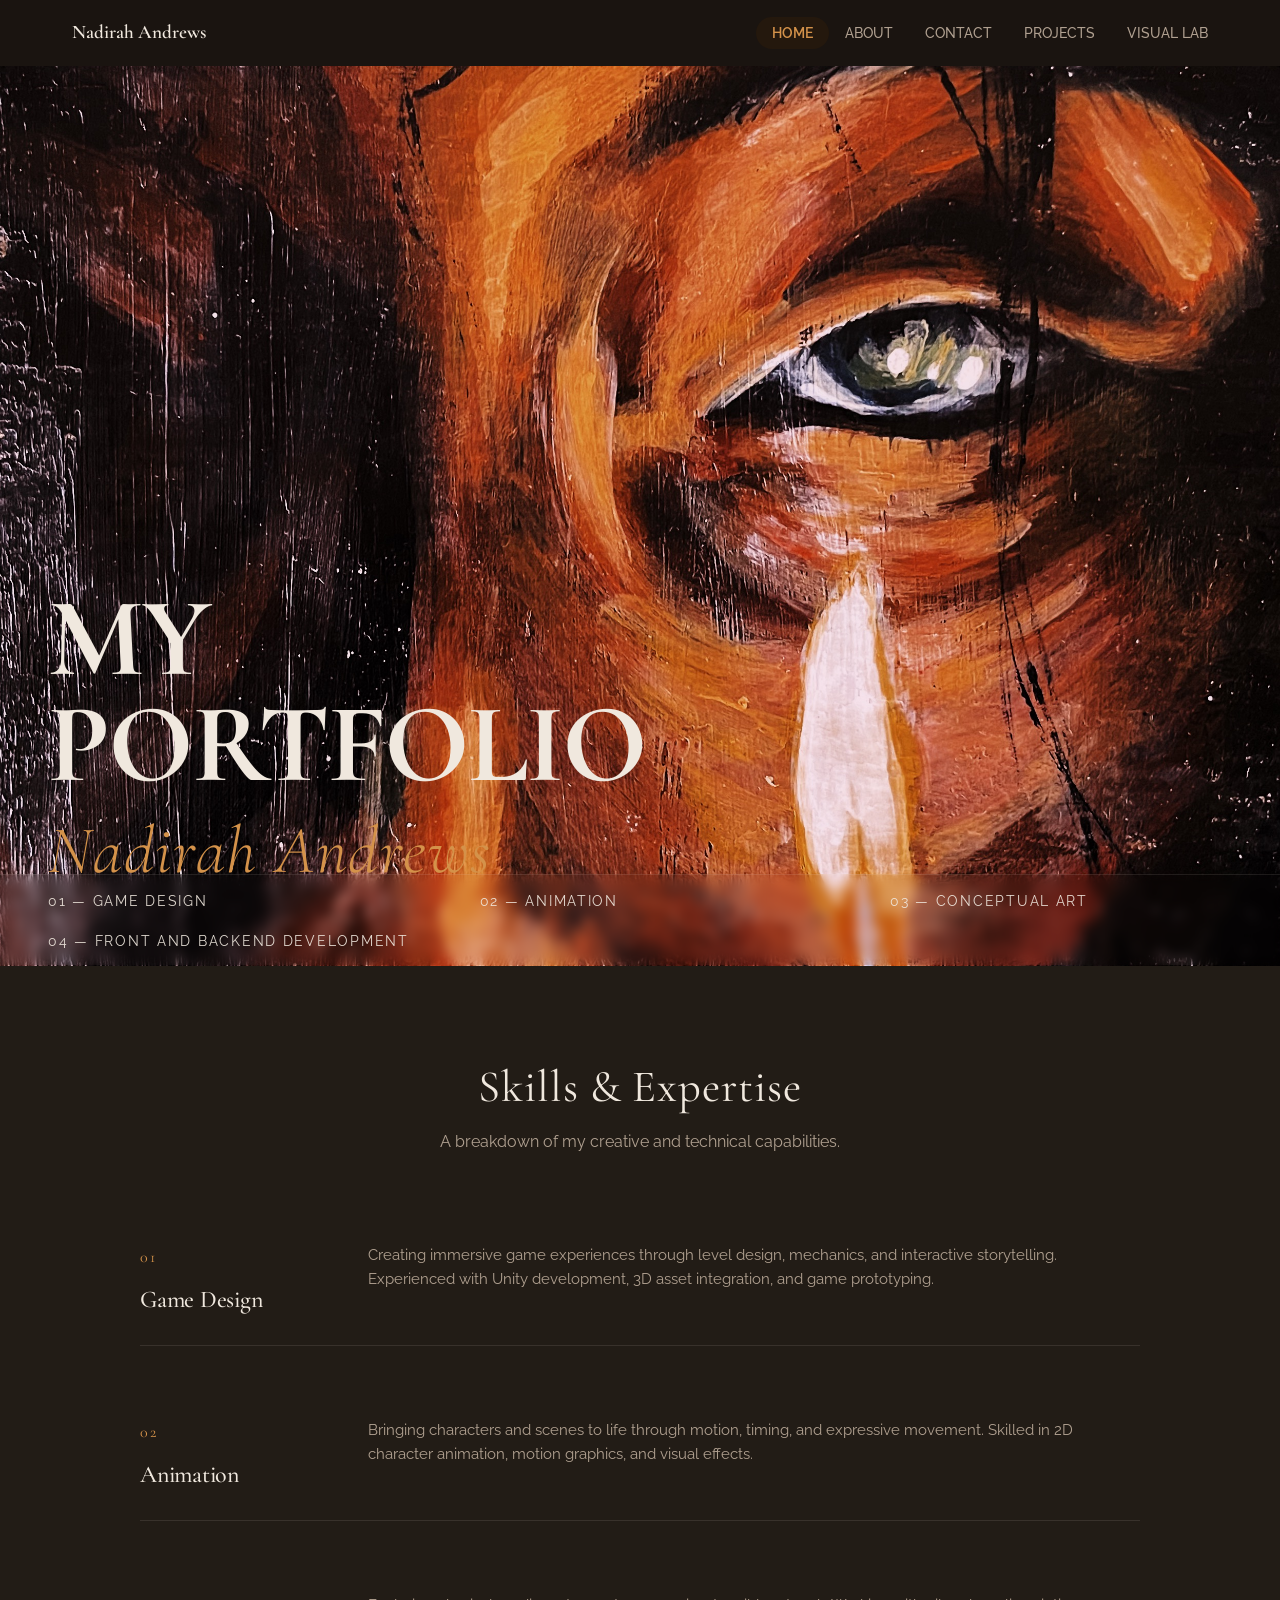
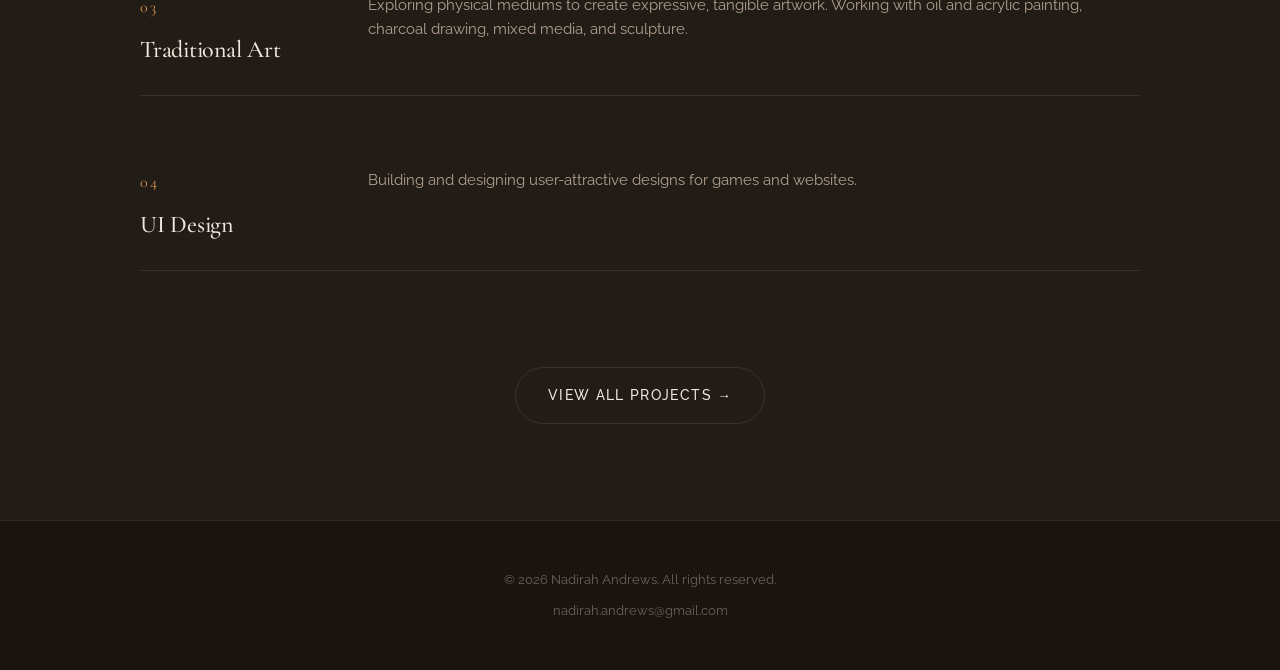
==== commit 426208a9: "features list fixed" ====
--- a/index.html
+++ b/index.html
@@ -40,49 +40,73 @@
 
     <!-- FEATURES LIST -->
     <section class="feature-section" id="features">
-        <div class="feature-header">
-            <h2 class="feature-title">Featured Work</h2>
-            <p class="feature-intro">A brief introduction to my craft.</p>
+    <div class="feature-header">
+        <h2 class="feature-title">Skills & Expertise</h2>
+        <p class="feature-intro">A breakdown of my creative and technical capabilities.</p>
+    </div>
+
+    <div class="skills-list">
+        <!-- Skill 1 - Game Design -->
+        <div class="skill-item">
+            <div class="skill-meta">
+                <span class="skill-number">01</span>
+                <span class="skill-name">Game Design</span>
+            </div>
+            <div class="skill-description-wrapper">
+                <p class="skill-description">
+                    Creating immersive game experiences through level design, mechanics, and interactive storytelling. 
+                    Experienced with Unity development, 3D asset integration, and game prototyping.
+                </p>
+            </div>
         </div>
 
-        <!--Carousel Track-->
-        <div class="carousel-wrapper" id="carousel"></div>
-            <div class="carousel-track" id="carouselTrack">
+        <!-- Skill 2 - Animation -->
+        <div class="skill-item">
+            <div class="skill-meta">
+                <span class="skill-number">02</span>
+                <span class="skill-name">Animation</span>
+            </div>
+            <div class="skill-description-wrapper">
+                <p class="skill-description">
+                    Bringing characters and scenes to life through motion, timing, and expressive movement. 
+                    Skilled in 2D character animation, motion graphics, and visual effects.
+                </p>
+            </div>
+        </div>
 
-                <!--Card 1-->
-                <article class="feature-card">
-                    <!--<img src="/images/imageplaceholder.jpg" alt="Screenshot of a game design project" class="feature-image">-->
-                    <div class="card-overlay">
-                        <p class="card-skill">'Building 3D games'</p>
-                        <h3 class="card-title">Game Design</h3>
-                        <a href="/pages/digitalworks.html" class="card-btn">View Projects</a>
-                    </div>
-                </article>
-                <!--Card 2-->
-                <article class="feature-card">
-                    <!--<img src="/images/imageplaceholder.jpg" alt="Animation project showcasing character movement" class="feature-image">-->
-                    <div class="card-overlay">
-                        <p class="card-skill" >'Animating characters'</p>
-                        <h3 class="card-title">Animation</h3>
-                        <a href="/pages/digitalworks.html" class="card-btn">View Projects</a>
-                    </div>                                                                                      
-                </article>
-                <!--Card 3-->
-                <article class="feature-card">
-                    <!--<img src="/images/imageplaceholder.jpg" alt="Traditional art project" class="feature-image">-->
-                    <div class="card-overlay">
-                        <p class="card-skill">'Building conceptual art'</p>
-                        <h3 class="card-title">Traditional Art</h3>
-                        <a href="/pages/tradtionalworks.html" class="card-btn">View Projects</a>
-                    </div>
-                </article>
+        <!-- Skill 3 - Traditional Art -->
+        <div class="skill-item">
+            <div class="skill-meta">
+                <span class="skill-number">03</span>
+                <span class="skill-name">Traditional Art</span>
+            </div>
+            <div class="skill-description-wrapper">
+                <p class="skill-description">
+                    Exploring physical mediums to create expressive, tangible artwork. 
+                    Working with oil and acrylic painting, charcoal drawing, mixed media, and sculpture.
+                </p>
+            </div>
+        </div>
 
+        <!-- Skill 4 - UI Design-->
+        <div class="skill-item">
+            <div class="skill-meta">
+                <span class="skill-number">04</span>
+                <span class="skill-name">UI Design</span>
+            </div>
+            <div class="skill-description-wrapper">
+                <p class="skill-description">
+                    Building and designing user-attractive designs for games and websites.
+                </p>
+            </div>
+        </div>
+    </div>
 
-            <!-- Carousel Controls -->
-            <button class="carousel-control prev" aria-label="Previous Feature">&lt;</button>
-            <button class="carousel-control next" aria-label="Next Feature">&gt;</button>
-    
-    </section>
+    <!-- View Button-->
+    <div class="feature-footer">
+        <a href="/pages/projects.html" class="view-all-btn">View All Projects →</a>
+    </div>
+</section>
 
     <!-- FOOTER -->
     <footer class="footer">
--- a/css/style.css
+++ b/css/style.css
@@ -133,97 +133,6 @@
 }
  
 /* ── NAVIGATION ─────────────────────────────────── */
-
-/* ── TRANSPARENT NAVBAR STYLES ─────────────────── */
-/* Default/Transparent state (overlaying hero) */
-#main-nav-container.transparent {
-  position: absolute;
-  top: 0;
-  left: 0;
-  right: 0;
-  background: transparent;
-  box-shadow: none;
-  border-bottom: 1px solid rgba(240, 232, 222, 0.15);
-}
-
-#main-nav-container.transparent .nav-logo,
-#main-nav-container.transparent .nav-links a {
-  color: rgba(240, 232, 222, 0.9);
-  text-shadow: 0 1px 2px rgba(0,0,0,0.1);
-}
-
-#main-nav-container.transparent .nav-links a:hover {
-  color: var(--accent);
-}
-
-#main-nav-container.transparent .nav-links li.active a {
-  background: rgba(212, 146, 74, 0.2);
-  color: var(--accent);
-}
-
-#main-nav-container.transparent .nav-toggle {
-  background: rgba(26, 20, 16, 0.3);
-  backdrop-filter: blur(8px);
-  border-color: rgba(240, 232, 222, 0.2);
-  color: rgba(240, 232, 222, 0.9);
-}
-
-/* Solid state (scrolled or on other pages) */
-#main-nav-container.solid {
-  position: fixed;
-  top: 0;
-  left: 0;
-  right: 0;
-  background: var(--bg-deep);
-  box-shadow: 0 2px 10px rgba(0,0,0,0.3);
-  border-bottom: 1px solid var(--border);
-}
-
-#main-nav-container.solid .nav-logo,
-#main-nav-container.solid .nav-links a {
-  color: var(--text-secondary);
-  text-shadow: none;
-}
-
-#main-nav-container.solid .nav-links li.active a {
-  background: rgba(212, 146, 74, 0.15);
-  color: var(--accent);
-}
-
-#main-nav-container.solid .nav-toggle {
-  background: transparent;
-  backdrop-filter: none;
-  border-color: var(--border);
-  color: var(--text-primary);
-}
-
-/* Ensure hero section has no top margin/padding for overlay */
-.hero {
-  margin-top: 0;
-  padding-top: 80px; /* Adjust based on your hero content */
-  position: relative;
-}
-
-/* Add padding to body for solid nav on non-home pages */
-body:not(.home) #main-nav-container.solid + * {
-  padding-top: 0;
-}
-
-/* Make sure content doesn't hide under fixed nav on scroll */
-#main-nav-container.solid {
-  z-index: 1000;
-}
-
-/* Smooth transition between states */
-#main-nav-container {
-  transition: all 0.3s ease;
-}
-
-#main-nav-container .nav-logo,
-#main-nav-container .nav-links a,
-#main-nav-container .nav-toggle {
-  transition: all 0.3s ease;
-}
  
 #main-nav-container {
   position: relative;
--- a/css/home.css
+++ b/css/home.css
@@ -1,17 +1,14 @@
-/* =============================================
+/*
    css/home.css — Home page specific styles
    Breakpoints:
      Desktop  : 1100px+   (default)
      Tablet   : 768–1099px
      Mobile   : below 768px
      Sm mobile: below 480px
-   ============================================= */
- 
- 
-/* ══════════════════════════════════════════════
-   HERO
-   ══════════════════════════════════════════════ */
- 
+   */
+
+/*HERO SECTION */
+
 .home-hero {
   position: relative;
   width: 100%;
@@ -22,24 +19,23 @@
   flex-direction: column;
   justify-content: flex-end;
 }
- 
- .hero-image {
+
+.hero-image {
   position: absolute;
   inset: 0;
   z-index: 0;
   background-image: url('../media/images/hero_image.JPG');
   background-size: cover;
-  background-position: center; 
-
- }
- 
+  background-position: center;
+}
+
 /* Hero heading */
 .hero-text {
   position: relative;
   z-index: 2;
   padding: 0 3rem 1.2rem;
 }
- 
+
 .hero-title {
   font-family: var(--serif);
   font-size: clamp(3rem, 9vw, 7rem);
@@ -49,7 +45,7 @@
   text-transform: uppercase;
   letter-spacing: -0.02em;
 }
- 
+
 .hero-tagline {
   display: block;
   font-weight: 300;
@@ -60,7 +56,7 @@
   margin-top: 0.3em;
   text-transform: none;
 }
- 
+
 /* Skills strip */
 .hero-strip {
   position: absolute;
@@ -76,7 +72,7 @@
   gap: 0.9rem 8rem;
   padding: 0.8rem 3rem;
 }
- 
+
 .strip-item {
   font-family: var(--sans);
   font-size: 0.9rem;
@@ -86,243 +82,313 @@
   color: rgba(240, 232, 222, 0.919);
   flex: 1 1 auto;
 }
- 
-.strip-name {
-  font-family: var(--serif);
-  font-size: 0.85rem;
-  font-weight: 400;
-  font-style: italic;
-  color: rgba(240, 232, 222, 0.4);
-  margin-left: auto;
-}
- 
- 
-
- 
- 
-/* ══════════════════════════════════════════════
-   FEATURE SECTION — carousel
-   ══════════════════════════════════════════════ */
- 
+
+/* FEATURE SECTION — TEXT BREAKDOWN */
+
 .feature-section {
-  padding: 6rem 0 5rem;
+  padding: 6rem 2rem;
   background: var(--bg-base);
-  overflow: hidden;
-}
- 
+}
+
 .feature-header {
   text-align: center;
-  max-width: 580px;
-  margin: 0 auto 3.5rem;
-  padding: 0 2rem;
-}
- 
+  max-width: 700px;
+  margin: 0 auto 4rem;
+}
+
 .feature-title {
   font-family: var(--serif);
   font-size: clamp(1.8rem, 3.5vw, 2.8rem);
-  font-weight: 300;
+  font-weight: 400;
   color: var(--text-primary);
-  letter-spacing: 0.04em;
-  margin-bottom: 0.75rem;
-}
- 
+  letter-spacing: 0.02em;
+  margin-bottom: 1rem;
+}
+
 .feature-intro {
+  font-family: var(--sans);
+  font-size: 1rem;
+  color: var(--text-secondary);
+  line-height: 1.6;
+}
+
+/* Skills List Container */
+.skills-list {
+  max-width: 1000px;
+  margin: 0 auto;
+  display: flex;
+  flex-direction: column;
+  gap: 3rem;
+}
+
+/* Individual Skill Item */
+.skill-item {
+  display: flex;
+  gap: 3rem;
+  padding: 1.5rem 0;
+  border-bottom: 1px solid var(--border);
+  transition: all 0.3s ease;
+}
+
+.skill-item:hover {
+  border-bottom-color: var(--border-hover);
+  padding-left: 1rem;
+}
+
+/* Left Side - Meta Information */
+.skill-meta {
+  flex: 0 0 180px;
+}
+
+.skill-number {
+  font-family: var(--serif);
+  font-size: 1rem;
+  font-weight: 400;
+  color: var(--accent);
+  letter-spacing: 0.1em;
+  display: block;
+  margin-bottom: 0.5rem;
+}
+
+.skill-name {
+  font-family: var(--serif);
+  font-size: 1.5rem;
+  font-weight: 500;
+  color: var(--text-primary);
+  letter-spacing: -0.01em;
+}
+
+/* Right Side - Description */
+.skill-description-wrapper {
+  flex: 1;
+}
+
+.skill-description {
   font-family: var(--sans);
   font-size: 0.95rem;
   color: var(--text-secondary);
-  line-height: 1.7;
-  margin: 0;
-}
- 
-.carousel-wrapper {
-  width: 100%;
-  overflow: hidden;
-  position: relative;
-}
- 
-.carousel-track {
-  display: flex;
+  line-height: 1.6;
+  margin-bottom: 0;
+}
+
+/* Feature Footer with Single Button */
+.feature-footer {
+  text-align: center;
+  margin-top: 4rem;
+  padding-top: 2rem;
+}
+
+.view-all-btn {
+  display: inline-flex;
   align-items: center;
-  gap: 1.8rem;
-  padding: 2rem 22vw;
-  overflow-x: auto;
-  scroll-snap-type: x mandatory;
-  scrollbar-width: none;
-  -ms-overflow-style: none;
-}
-.carousel-track::-webkit-scrollbar { display: none; }
- 
-/* Cards */
-.feature-card {
-  flex: 0 0 360px;
-  height: 500px;
-  overflow: hidden;
-  position: relative;
-  scroll-snap-align: center;
-  cursor: pointer;
-  filter: blur(3px) brightness(0.45);
-  opacity: 0.6;
-  transform: scale(0.92);
-  transition: filter 0.45s ease, transform 0.45s ease, opacity 0.45s ease;
-  border: 1px solid transparent;
-}
-.feature-card.active {
-  filter: none;
-  opacity: 1;
-  transform: scale(1);
-  border-color: var(--border);
-}
- 
-.card-media    { width: 100%; height: 100%; position: relative; }
- 
-.card-media-placeholder {
-  width: 100%;
-  height: 100%;
-  background: linear-gradient(160deg,
-    #2a1f14 0%, #3d2a18 40%, #1e1510 70%, #0e0a06 100%);
-}
- 
-.card-overlay {
-  position: absolute;
-  inset: 0;
-  background: linear-gradient(to top,
-    rgba(8,5,2,0.92) 0%,
-    rgba(8,5,2,0.3)  50%,
-    transparent      100%);
-  display: flex;
-  flex-direction: column;
-  justify-content: flex-end;
-  padding: 1.8rem;
-}
- 
-.card-skill {
-  font-family: var(--sans);
-  font-size: 0.65rem;
+  gap: 0.75rem;
+  font-family: var(--sans);
+  font-size: 0.85rem;
   font-weight: 500;
-  letter-spacing: 0.14em;
-  text-transform: uppercase;
-  color: var(--accent);
-  margin: 0 0 0.4rem;
-}
- 
-.card-title {
-  font-family: var(--serif);
-  font-size: 1.25rem;
-  font-weight: 600;
-  color: var(--text-primary);
-  line-height: 1.25;
-  margin-bottom: 1rem;
-}
- 
-.card-btn {
-  display: inline-block;
-  align-self: flex-start;
-  font-family: var(--sans);
-  font-size: 0.68rem;
-  font-weight: 500;
-  letter-spacing: 0.12em;
+  letter-spacing: 0.1em;
   text-transform: uppercase;
   color: var(--text-primary);
-  border: 1px solid var(--border-hover);
-  padding: 0.45rem 1rem;
-  transition: border-color 0.25s, color 0.25s, box-shadow 0.25s;
-}
-.card-btn:hover {
+  text-decoration: none;
+  padding: 1rem 2rem;
+  border: 1px solid var(--border);
+  border-radius: 40px;
+  transition: all 0.3s ease;
+  background: transparent;
+}
+
+.view-all-btn:hover {
   border-color: var(--accent);
   color: var(--accent);
-  box-shadow: 0 0 12px var(--accent-glow);
-}
- 
-/* Controls */
-.carousel-controls {
-  display: flex;
-  justify-content: center;
   gap: 1rem;
-  margin-top: 3rem;
-}
- 
-.carousel-btn {
-  background: transparent;
-  border: 1px solid var(--border);
-  color: var(--text-secondary);
-  font-size: 1rem;
-  width: 44px;
-  height: 44px;
-  cursor: pointer;
-  display: flex;
-  align-items: center;
-  justify-content: center;
-  transition: border-color 0.25s, color 0.25s, box-shadow 0.25s;
-}
-.carousel-btn:hover {
-  border-color: var(--accent);
-  color: var(--accent);
-  box-shadow: 0 0 12px var(--accent-glow);
-}
- 
- 
-/* ══════════════════════════════════════════════
-   RESPONSIVE — TABLET  (768px – 1099px)
-   ══════════════════════════════════════════════ */
+  transform: translateY(-2px);
+  box-shadow: 0 5px 15px rgba(212, 146, 74, 0.2);
+}
+
+/* FOOTER */
+
+.footer {
+  padding: 3rem 2rem;
+  text-align: center;
+  border-top: 1px solid var(--border);
+  background: var(--bg-deep);
+}
+
+.footer p {
+  font-family: var(--sans);
+  font-size: 0.8rem;
+  color: var(--text-muted);
+  margin-bottom: 0.5rem;
+}
+
+.footer p:last-child {
+  margin-bottom: 0;
+}
+
+/* RESPONSIVE — TABLET (768px – 1099px) */
+
 @media (max-width: 1099px) {
- 
-  .hero-text  { padding: 0 2rem 1rem; }
-  .hero-strip { padding: 0.8rem 2rem; gap: 0.5rem 1.5rem; }
- 
-  .hero-scroll-btn { right: 2rem; }
- 
-  /* Slightly less side padding so more of adjacent cards show */
-  .carousel-track { padding: 2rem 14vw; gap: 1.4rem; }
- 
-  .feature-card   { flex: 0 0 320px; height: 460px; }
- 
-  .feature-section { padding: 5rem 0 4rem; }
-}
- 
- 
-/* ══════════════════════════════════════════════
-   RESPONSIVE — MOBILE  (below 768px)
-   ══════════════════════════════════════════════ */
+  /* Hero */
+  .hero-text {
+    padding: 0 2rem 1rem;
+  }
+  
+  .hero-strip {
+    padding: 0.8rem 2rem;
+    gap: 0.5rem 1.5rem;
+  }
+  
+  /* Feature Section */
+  .feature-section {
+    padding: 5rem 1.5rem;
+  }
+  
+  .skills-list {
+    gap: 2.5rem;
+  }
+  
+  .skill-item {
+    gap: 2rem;
+  }
+  
+  .skill-meta {
+    flex: 0 0 150px;
+  }
+  
+  .skill-name {
+    font-size: 1.3rem;
+  }
+  
+  .feature-footer {
+    margin-top: 3rem;
+  }
+}
+
+/* RESPONSIVE — MOBILE (below 768px) */
+
 @media (max-width: 767px) {
- 
   /* Hero */
-  .home-hero  { min-height: 560px; }
-  .hero-text  { padding: 0 1.5rem 0.8rem; }
-  .hero-strip { padding: 0.7rem 1.5rem; flex-wrap: wrap; gap: 0.3rem 1rem; }
- 
-  /* Hide name on mobile — too cramped */
-  .strip-name { display: none; }
- 
-  /* Scroll button moves to bottom-left so it clears small screens */
-  .hero-scroll-btn {
-    right: auto;
-    left: 1.5rem;
-    bottom: 3.8rem;
-  }
- 
-  /* Carousel: nearly full-width cards, less padding */
-  .carousel-track { padding: 1.5rem 8vw; gap: 1rem; }
-  .feature-card   { flex: 0 0 78vw; height: 400px; }
- 
-  .feature-section { padding: 4rem 0 3.5rem; }
-  .feature-header  { margin-bottom: 2.5rem; }
-}
- 
- 
-/* ══════════════════════════════════════════════
-   RESPONSIVE — SMALL MOBILE  (below 480px)
-   ══════════════════════════════════════════════ */
+  .home-hero {
+    min-height: 560px;
+  }
+  
+  .hero-text {
+    padding: 0 1.5rem 0.8rem;
+  }
+  
+  .hero-strip {
+    padding: 0.7rem 1.5rem;
+    flex-wrap: wrap;
+    gap: 0.3rem 1rem;
+  }
+  
+  /* Feature Section */
+  .feature-section {
+    padding: 4rem 1.5rem;
+  }
+  
+  .feature-header {
+    margin-bottom: 3rem;
+  }
+  
+  .skills-list {
+    gap: 2rem;
+  }
+  
+  .skill-item {
+    flex-direction: column;
+    gap: 1rem;
+    padding: 1rem 0;
+  }
+  
+  .skill-item:hover {
+    padding-left: 0;
+  }
+  
+  .skill-meta {
+    flex: 0 0 auto;
+  }
+  
+  .skill-number {
+    font-size: 0.85rem;
+    margin-bottom: 0.25rem;
+  }
+  
+  .skill-name {
+    font-size: 1.2rem;
+  }
+  
+  .skill-description {
+    font-size: 0.9rem;
+  }
+  
+  .feature-footer {
+    margin-top: 2.5rem;
+  }
+  
+  .view-all-btn {
+    padding: 0.8rem 1.5rem;
+    font-size: 0.8rem;
+  }
+  
+  /* Footer */
+  .footer {
+    padding: 2rem 1.5rem;
+  }
+}
+
+/* RESPONSIVE — SMALL MOBILE (below 480px) */
+
 @media (max-width: 479px) {
- 
-  .home-hero  { min-height: 500px; }
-  .hero-title { line-height: 1.0; }
- 
-  /* Full-width cards on very small screens */
-  .carousel-track { padding: 1rem 4vw; gap: 0.75rem; }
-  .feature-card   { flex: 0 0 88vw; height: 360px; }
- 
+  /* Hero */
+  .home-hero {
+    min-height: 500px;
+  }
+  
+  .hero-title {
+    line-height: 1.0;
+  }
+  
   /* Stack strip items */
-  .strip-item { flex: 1 1 100%; }
- 
-  .carousel-controls { margin-top: 2rem; }
+  .strip-item {
+    flex: 1 1 100%;
+  }
+  
+  /* Feature Section */
+  .feature-section {
+    padding: 3rem 1rem;
+  }
+  
+  .feature-title {
+    font-size: 1.6rem;
+  }
+  
+  .feature-intro {
+    font-size: 0.85rem;
+  }
+  
+  .skill-name {
+    font-size: 1.1rem;
+  }
+  
+  .skill-description {
+    font-size: 0.85rem;
+  }
+  
+  .feature-footer {
+    margin-top: 2rem;
+  }
+  
+  .view-all-btn {
+    padding: 0.7rem 1.2rem;
+    font-size: 0.75rem;
+  }
+  
+  /* Footer */
+  .footer {
+    padding: 1.5rem 1rem;
+  }
+  
+  .footer p {
+    font-size: 0.7rem;
+  }
 }
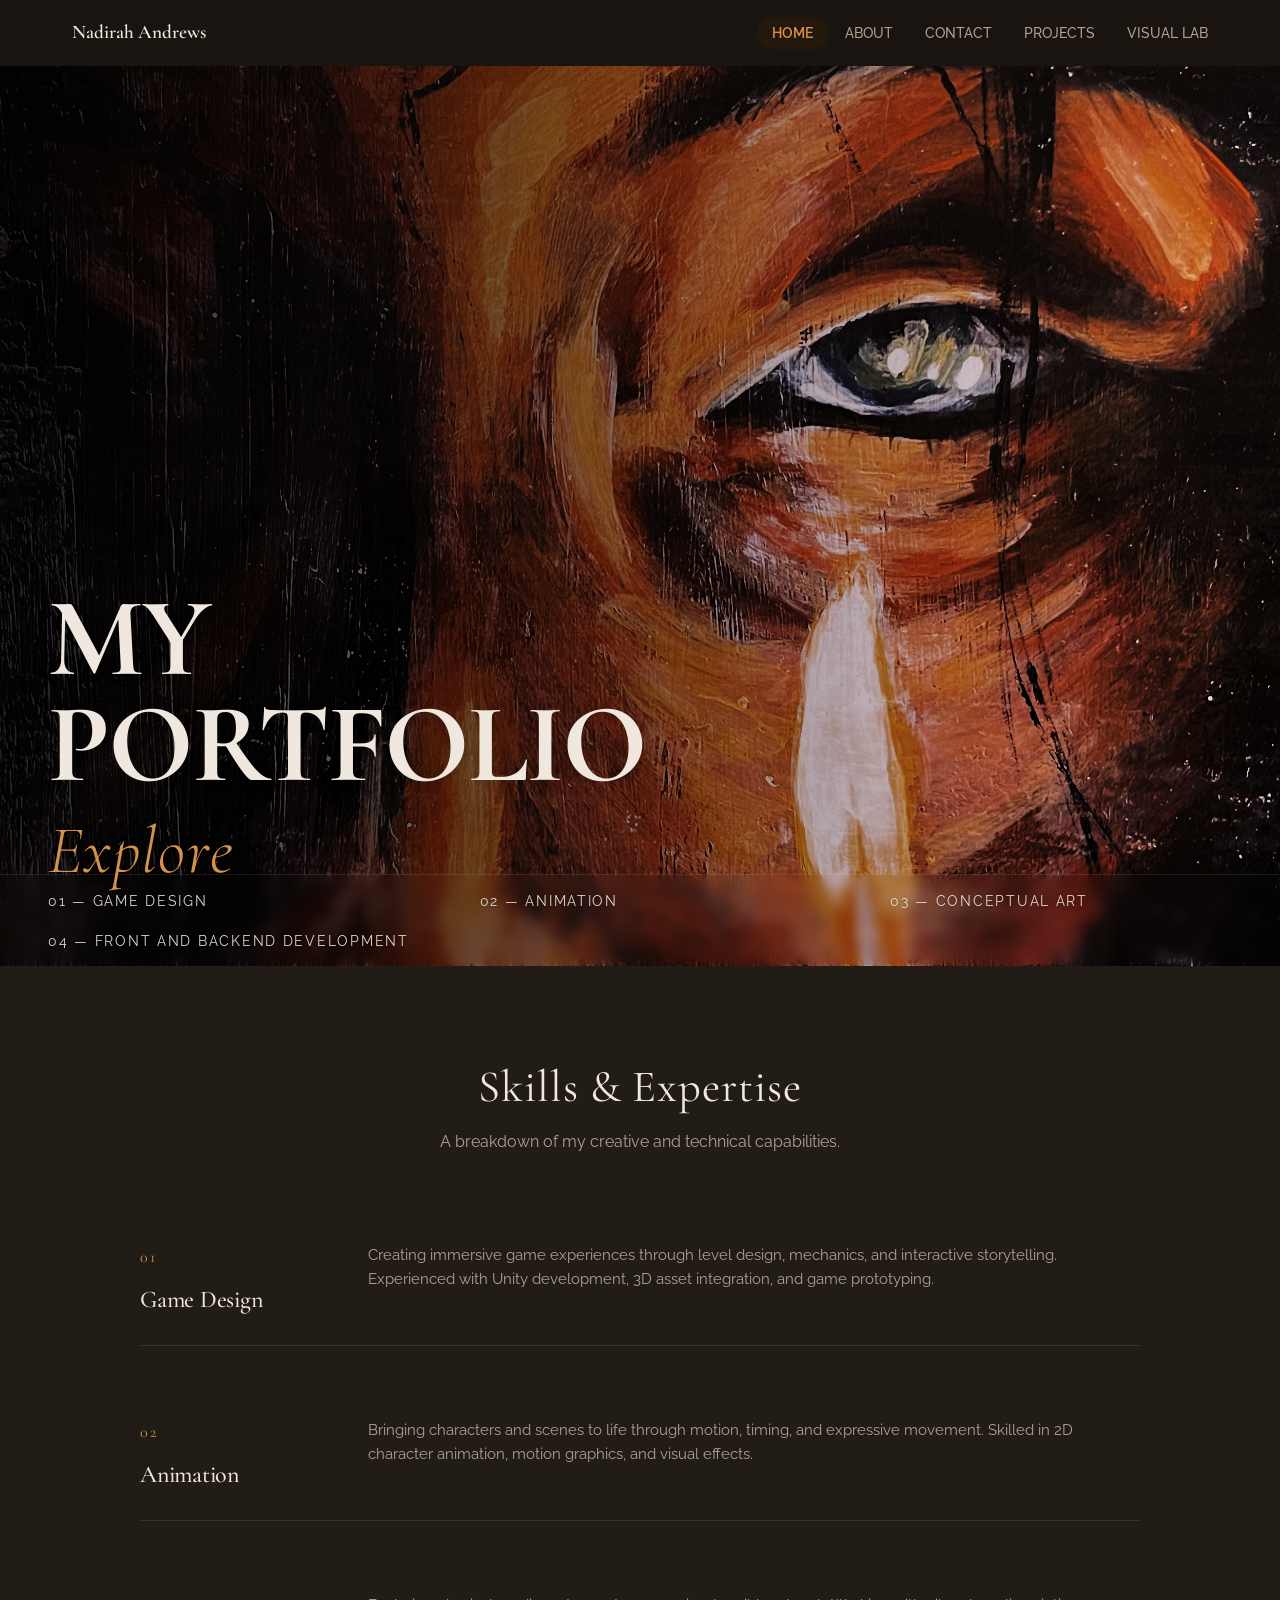
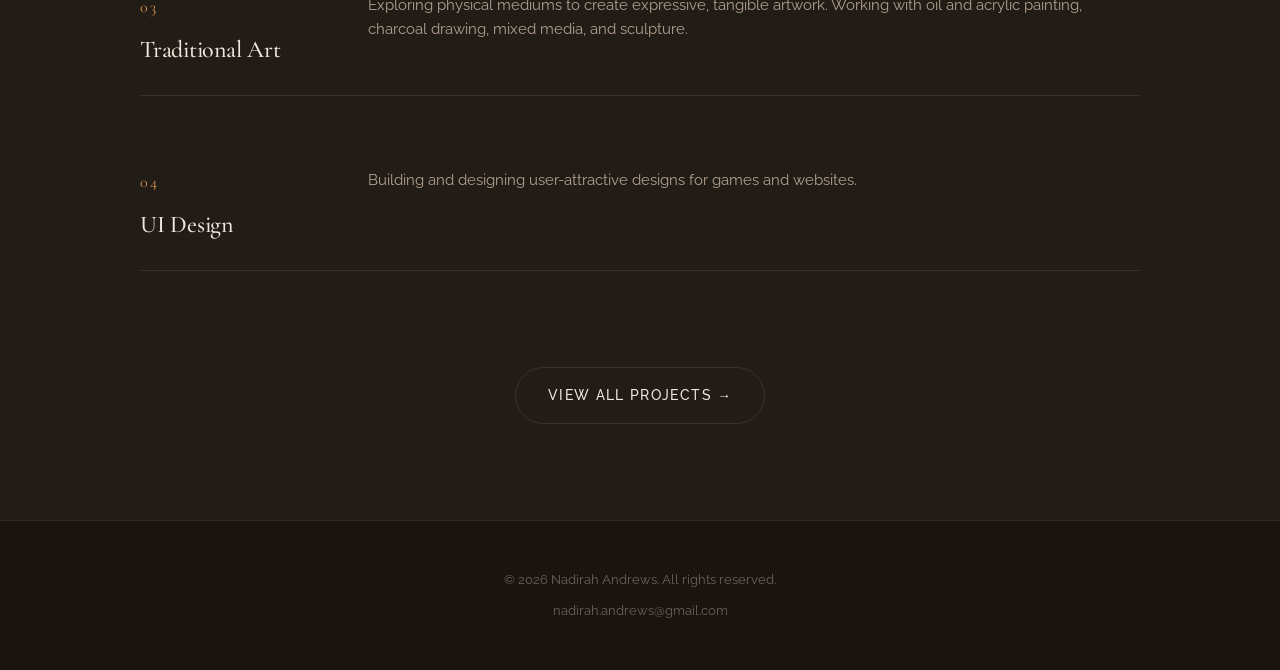
==== commit c3464905: "final revisions" ====
--- a/index.html
+++ b/index.html
@@ -29,7 +29,7 @@
     <!-- Hero Text -->
     <div class="hero-text">
       <h1 class="hero-title">
-        MY<br>PORTFOLIO<br><span class="hero-tagline">Nadirah Andrews</span>
+        MY<br>PORTFOLIO<br><span class="hero-tagline">Explore
       </h1>
     </div>
  
--- a/css/style.css
+++ b/css/style.css
@@ -1,15 +1,15 @@
-/* =============================================
+/*
    css/style.css — Global design tokens & shared styles
    Breakpoints:
      Desktop  : 1100px+   (default — desktop-first)
      Tablet   : 768–1099px
      Mobile   : below 768px
      Sm mobile: below 480px
-   ============================================= */
+    */
  
 @import url('https://fonts.googleapis.com/css2?family=Cormorant+Garamond:ital,wght@0,300;0,400;0,600;0,700;1,300;1,400;1,600&family=Raleway:wght@300;400;500;600&display=swap');
  
-/* ── DESIGN TOKENS ──────────────────────────────── */
+/*  DESIGN TOKENS  */
 :root {
   /* Primary — dark warm base */
   --bg-deep:      #1a1410;
@@ -46,7 +46,7 @@
   --space-xl: 7rem;
 }
  
-/* ── RESET ──────────────────────────────────────── */
+/*  RESET   */
 *, *::before, *::after { box-sizing: border-box; margin: 0; padding: 0; }
  
 html { scroll-behavior: smooth; font-size: 16px; }
@@ -64,7 +64,7 @@
 img, video { max-width: 100%; display: block; }
 a { color: inherit; text-decoration: none; }
  
-/* ── TYPE HIERARCHY ─────────────────────────────── */
+/*  TYPE HIERARCHY   */
  
 h1 {
   font-family: var(--serif);
@@ -102,17 +102,16 @@
   margin-bottom: 1rem;
 }
  
-/* ── LAYOUT ─────────────────────────────────────── */
+/* LAYOUT  */
  
 .container    { max-width: 1100px; margin: 0 auto; padding: 0 2.5rem; }
 .container-sm { max-width: 700px;  margin: 0 auto; padding: 0 2.5rem; }
  
 section { padding: var(--space-lg) 0; }
  
-/* Fixed nav offset */
 .page-top { padding-top: 80px; }
  
-/* ── SECTION LABEL ──────────────────────────────── */
+/*  SECTION LABEL   */
 .section-label {
   font-family: var(--sans);
   font-size: 0.68rem;
@@ -132,7 +131,7 @@
   background: var(--border);
 }
  
-/* ── NAVIGATION ─────────────────────────────────── */
+/*  NAVIGATION  */
  
 #main-nav-container {
   position: relative;
@@ -236,7 +235,24 @@
   color: var(--accent);
 }
 
-/* ── MOBILE RESPONSIVE ─────────────────────────── */
+/* Smooth Transitions*/
+body {
+  transition: opacity 0.3s ease, transform 0.3s ease;
+  opacity: 1;
+  transform: translateY(0);
+}
+
+body.fade-out {
+  opacity: 0;
+  transform: translateY(10px);
+}
+
+html {
+  scroll-behavior: smooth;
+  scroll-padding-top: 80px;
+}
+
+/*  MOBILE RESPONSIVE  */
 @media (max-width: 768px) {
   #main-nav {
     padding: 0.75rem 1.5rem;
@@ -296,7 +312,7 @@
 }
 
  
-/* ── BUTTONS ────────────────────────────────────── */
+/*  BUTTONS   */
  
 .btn {
   display: inline-block;
@@ -333,7 +349,7 @@
   box-shadow: 0 0 14px var(--accent-glow);
 }
  
-/* ── TIMELINE ───────────────────────────────────── */
+/*   TIMELINE  */
  
 .timeline-list {
   list-style: none;
@@ -370,7 +386,7 @@
   margin-bottom: 0.3rem;
 }
  
-/* ── CONTACT ────────────────────────────────────── */
+/* CONTACT */
  
 .contact-row {
   display: flex;
@@ -400,7 +416,7 @@
 .contact-val a { transition: color 0.2s; }
 .contact-val a:hover { color: var(--accent); }
  
-/* ── FOOTER ─────────────────────────────────────── */
+/*  FOOTER */
  
 .home-footer {
   border-top: 1px solid var(--border);
@@ -449,9 +465,7 @@
 .footer-right a:hover { color: var(--accent); }
  
  
-/* ══════════════════════════════════════════════════
-   RESPONSIVE — TABLET  (768px – 1099px)
-   ══════════════════════════════════════════════════ */
+/* RESPONSIVE — TABLET  (768px – 1099px) */
 @media (max-width: 1099px) {
  
   .container    { padding: 0 2rem; }
@@ -465,9 +479,7 @@
 }
  
  
-/* ══════════════════════════════════════════════════
-   RESPONSIVE — MOBILE  (below 768px)
-   ══════════════════════════════════════════════════ */
+/* RESPONSIVE — MOBILE  (below 768px) */
 @media (max-width: 767px) {
  
   /* Nav: collapse to hamburger */
@@ -503,9 +515,7 @@
 }
  
  
-/* ══════════════════════════════════════════════════
-   RESPONSIVE — SMALL MOBILE  (below 480px)
-   ══════════════════════════════════════════════════ */
+/* RESPONSIVE — SMALL MOBILE  (below 480px) */
 @media (max-width: 479px) {
  
   html { font-size: 15px; } /* slight scale-down, stays above 16px equivalent */
@@ -514,4 +524,4 @@
  
   section { padding: 2.5rem 0; }
 }
- +
--- a/css/home.css
+++ b/css/home.css
@@ -29,6 +29,25 @@
   background-position: center;
 }
 
+/* Dark gradient overlay - left to right */
+.hero-image::before {
+  content: '';
+  position: absolute;
+  top: 0;
+  left: 0;
+  width: 100%;
+  height: 100%;
+  background: linear-gradient(
+    to right,
+    rgba(0, 0, 0, 0.85) 0%,
+    rgba(0, 0, 0, 0.6) 30%,
+    rgba(0, 0, 0, 0.3) 60%,
+    rgba(0, 0, 0, 0.1) 85%,
+    transparent 100%
+  );
+  pointer-events: none;
+}
+
 /* Hero heading */
 .hero-text {
   position: relative;
@@ -44,6 +63,7 @@
   color: var(--text-primary);
   text-transform: uppercase;
   letter-spacing: -0.02em;
+  text-shadow: 0 2px 10px rgba(0, 0, 0, 0.3);
 }
 
 .hero-tagline {
@@ -81,6 +101,7 @@
   text-transform: uppercase;
   color: rgba(240, 232, 222, 0.919);
   flex: 1 1 auto;
+  text-shadow: 0 1px 3px rgba(0, 0, 0, 0.2);
 }
 
 /* FEATURE SECTION — TEXT BREAKDOWN */
